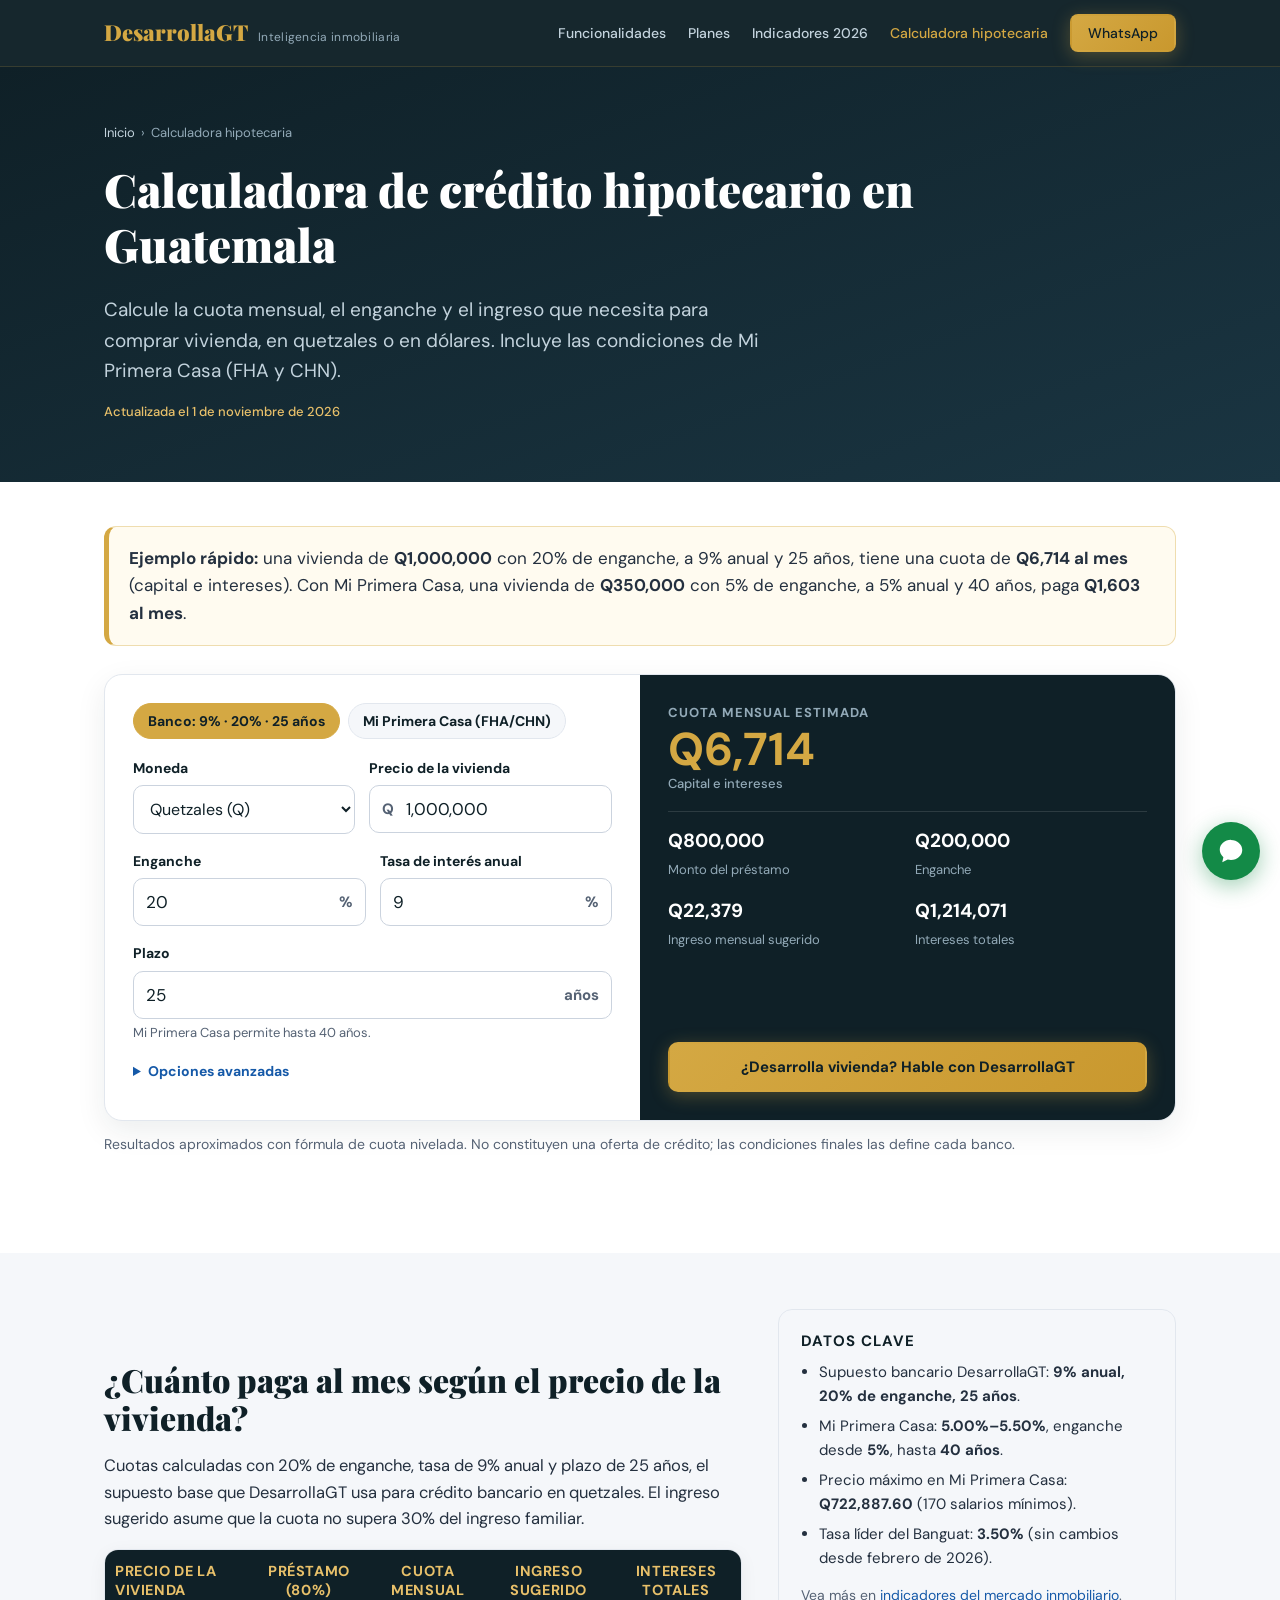
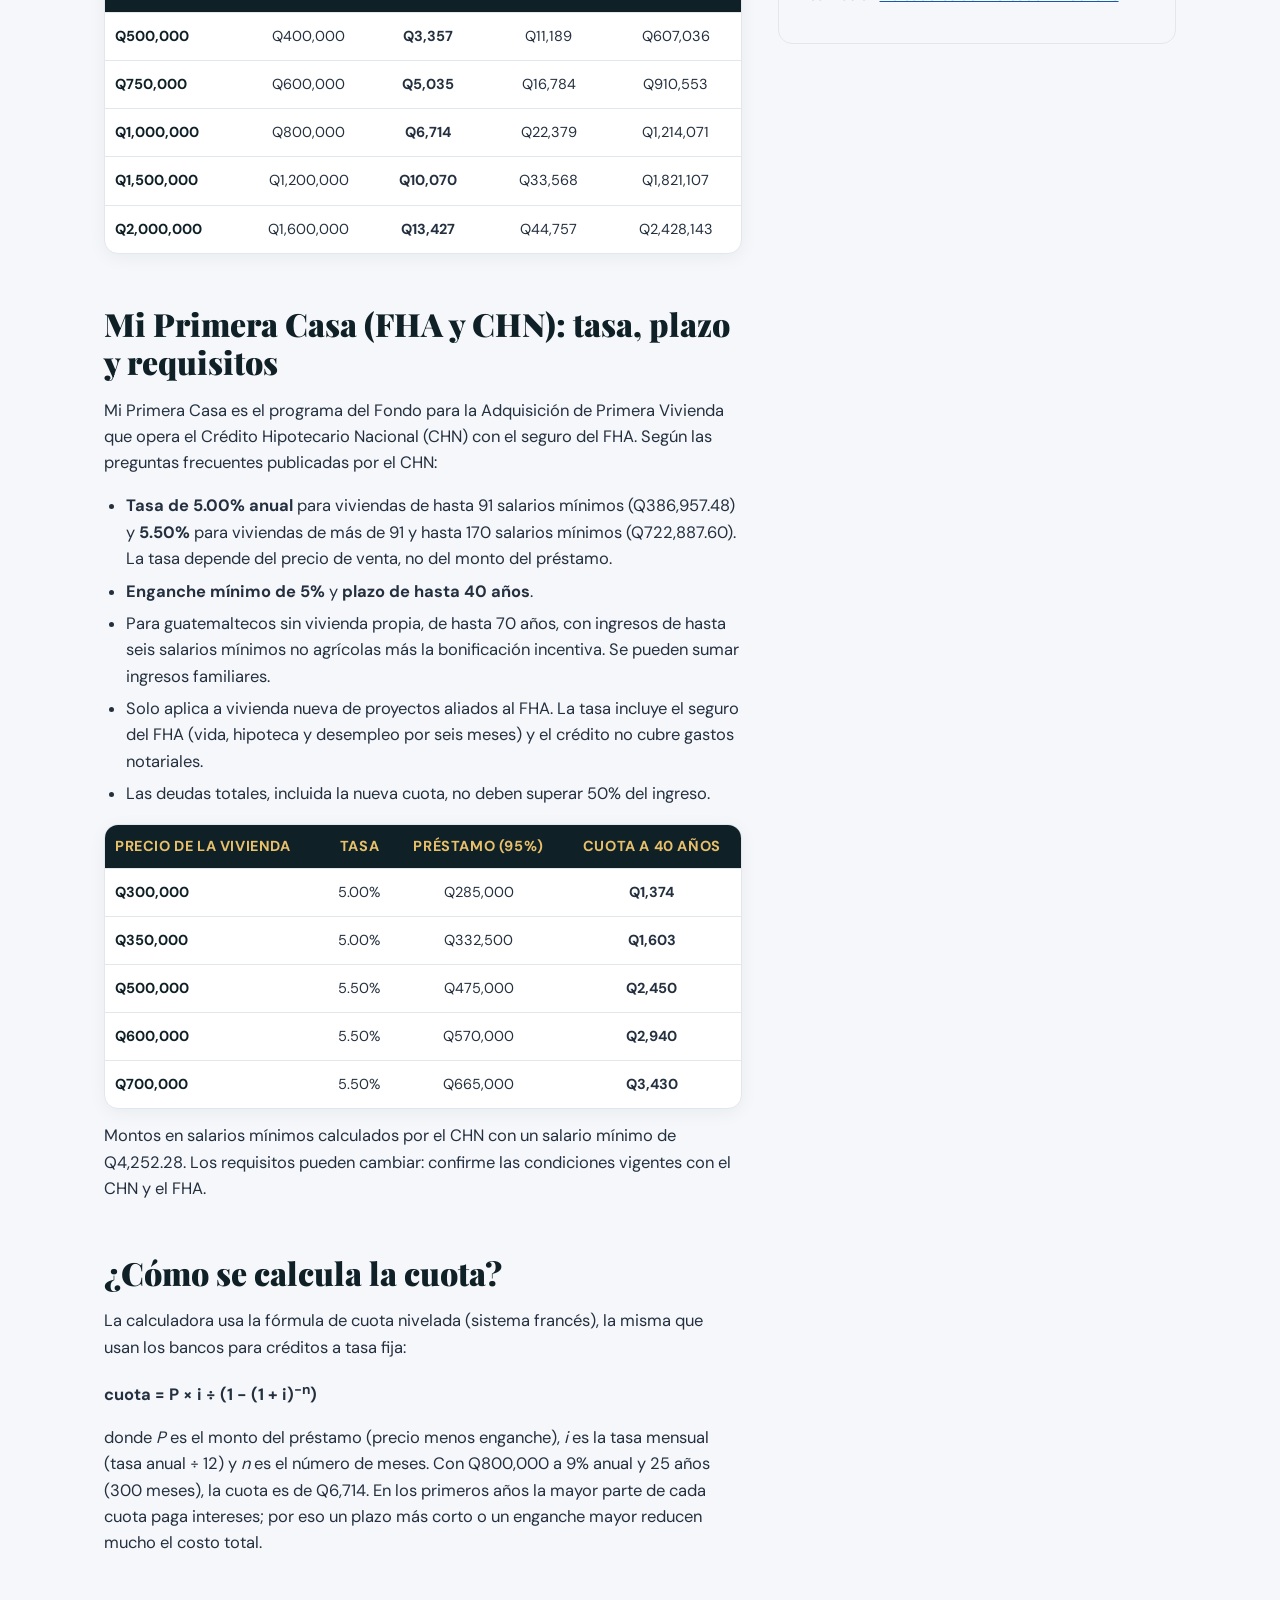
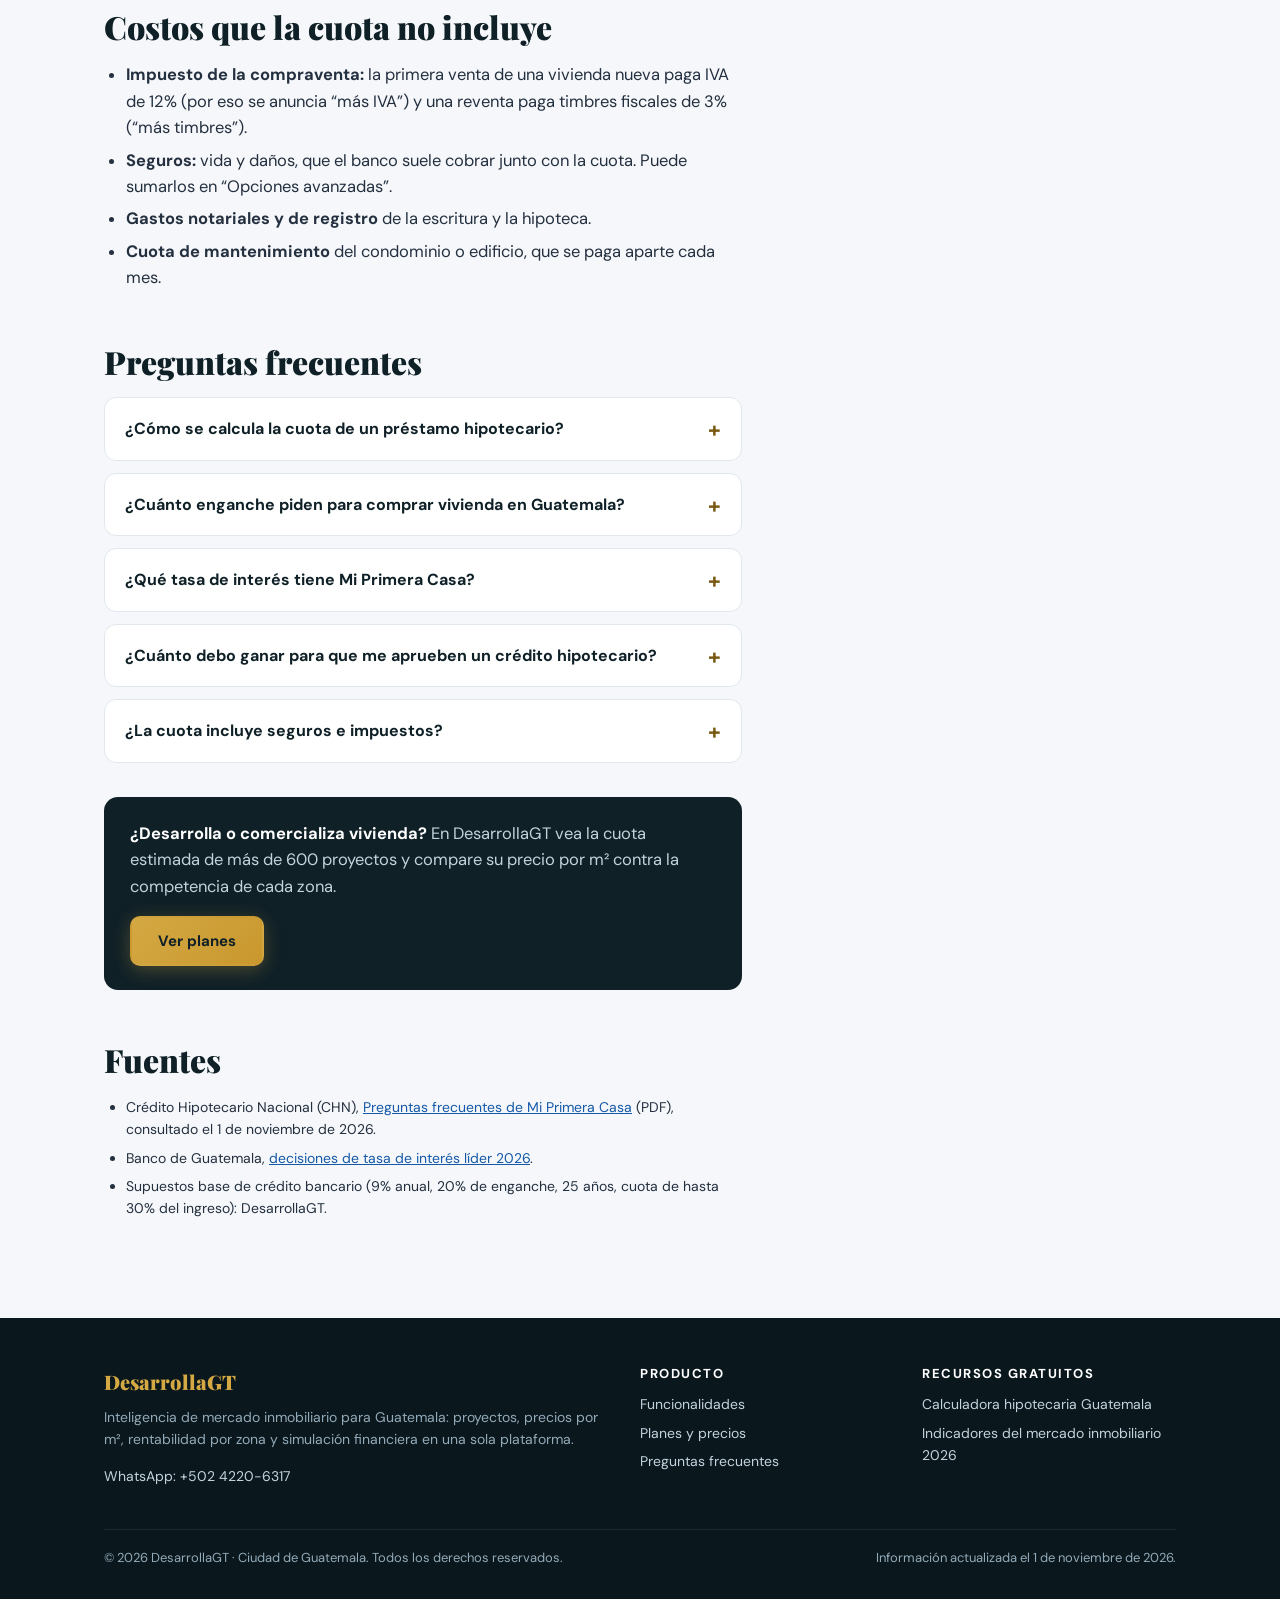
==== calculadora-hipotecaria/index.html @ 376a8823 "Rediseño de la landing, páginas de contenido y SEO para buscadores e IA - Landing reconstruida: prop" ====
<!DOCTYPE html>
<html lang="es-GT">
<head>
  <meta charset="UTF-8">
  <meta name="viewport" content="width=device-width, initial-scale=1">
  <title>Calculadora hipotecaria Guatemala 2026 | DesarrollaGT</title>
  <meta name="description" content="Calcule gratis la cuota mensual de su crédito hipotecario en quetzales o dólares, el enganche y el ingreso que necesita. Incluye Mi Primera Casa al 5%–5.5%.">
  <link rel="canonical" href="https://sm2002-ai.github.io/desarrollagt/calculadora-hipotecaria/">
  <meta name="robots" content="index, follow, max-image-preview:large, max-snippet:-1">
  <meta name="theme-color" content="#0F2027">

  <meta property="og:type" content="website">
  <meta property="og:locale" content="es_GT">
  <meta property="og:site_name" content="DesarrollaGT">
  <meta property="og:title" content="Calculadora hipotecaria Guatemala 2026">
  <meta property="og:description" content="Cuota mensual, enganche e ingreso necesario para su crédito de vivienda. Incluye Mi Primera Casa (FHA y CHN) al 5%–5.5% hasta 40 años.">
  <meta property="og:url" content="https://sm2002-ai.github.io/desarrollagt/calculadora-hipotecaria/">
  <meta property="og:image" content="https://sm2002-ai.github.io/desarrollagt/assets/og-desarrollagt.jpg">
  <meta property="og:image:width" content="1200">
  <meta property="og:image:height" content="630">
  <meta name="twitter:card" content="summary_large_image">
  <meta name="twitter:title" content="Calculadora hipotecaria Guatemala 2026">
  <meta name="twitter:description" content="Cuota mensual, enganche e ingreso necesario. Incluye Mi Primera Casa (FHA y CHN).">
  <meta name="twitter:image" content="https://sm2002-ai.github.io/desarrollagt/assets/og-desarrollagt.jpg">

  <link rel="icon" href="../assets/favicon.svg" type="image/svg+xml">
  <link rel="icon" href="../assets/favicon-32.png" sizes="32x32" type="image/png">
  <link rel="apple-touch-icon" href="../assets/apple-touch-icon.png">
  <link rel="preload" href="../assets/fuentes/dm-sans-latin-400-normal.woff2" as="font" type="font/woff2" crossorigin>
  <link rel="preload" href="../assets/fuentes/playfair-display-latin-900-normal.woff2" as="font" type="font/woff2" crossorigin>
  <link rel="stylesheet" href="../assets/sitio.css">

  <script type="application/ld+json">
  {
    "@context": "https://schema.org",
    "@graph": [
      {
        "@type": "WebPage",
        "@id": "https://sm2002-ai.github.io/desarrollagt/calculadora-hipotecaria/#pagina",
        "url": "https://sm2002-ai.github.io/desarrollagt/calculadora-hipotecaria/",
        "name": "Calculadora hipotecaria Guatemala 2026",
        "description": "Calcule la cuota mensual de su crédito hipotecario en quetzales o dólares, el enganche y el ingreso que necesita. Incluye Mi Primera Casa al 5%–5.5%.",
        "inLanguage": "es-GT",
        "datePublished": "2026-11-01",
        "dateModified": "2026-11-01",
        "isPartOf": { "@id": "https://sm2002-ai.github.io/desarrollagt/#sitio" },
        "publisher": { "@id": "https://sm2002-ai.github.io/desarrollagt/#organizacion" },
        "breadcrumb": { "@id": "https://sm2002-ai.github.io/desarrollagt/calculadora-hipotecaria/#migas" },
        "mainEntity": { "@id": "https://sm2002-ai.github.io/desarrollagt/calculadora-hipotecaria/#calculadora" }
      },
      {
        "@type": "BreadcrumbList",
        "@id": "https://sm2002-ai.github.io/desarrollagt/calculadora-hipotecaria/#migas",
        "itemListElement": [
          { "@type": "ListItem", "position": 1, "name": "Inicio", "item": "https://sm2002-ai.github.io/desarrollagt/" },
          { "@type": "ListItem", "position": 2, "name": "Calculadora hipotecaria", "item": "https://sm2002-ai.github.io/desarrollagt/calculadora-hipotecaria/" }
        ]
      },
      {
        "@type": "WebApplication",
        "@id": "https://sm2002-ai.github.io/desarrollagt/calculadora-hipotecaria/#calculadora",
        "name": "Calculadora hipotecaria Guatemala",
        "url": "https://sm2002-ai.github.io/desarrollagt/calculadora-hipotecaria/",
        "applicationCategory": "FinanceApplication",
        "operatingSystem": "Web",
        "inLanguage": "es",
        "isAccessibleForFree": true,
        "offers": { "@type": "Offer", "price": "0", "priceCurrency": "USD" },
        "featureList": [
          "Cuota mensual de capital e intereses",
          "Monto del préstamo y enganche",
          "Ingreso mensual sugerido",
          "Intereses totales del crédito",
          "Condiciones de Mi Primera Casa (FHA y CHN)",
          "Cálculo en quetzales o dólares"
        ],
        "provider": { "@id": "https://sm2002-ai.github.io/desarrollagt/#organizacion" }
      },
      {
        "@type": "FAQPage",
        "@id": "https://sm2002-ai.github.io/desarrollagt/calculadora-hipotecaria/#preguntas",
        "mainEntity": [
          {
            "@type": "Question",
            "name": "¿Cómo se calcula la cuota de un préstamo hipotecario?",
            "acceptedAnswer": { "@type": "Answer", "text": "Con la fórmula de cuota nivelada: cuota = P × i ÷ (1 − (1 + i)^−n), donde P es el monto del préstamo, i la tasa mensual (tasa anual ÷ 12) y n el número de meses. Por ejemplo, Q800,000 a 9% anual y 25 años (300 meses) da una cuota de Q6,714 al mes." }
          },
          {
            "@type": "Question",
            "name": "¿Cuánto enganche piden para comprar vivienda en Guatemala?",
            "acceptedAnswer": { "@type": "Answer", "text": "En créditos bancarios lo usual es que el banco financie hasta 80% del valor, por lo que el enganche típico es de 20% o más; confirme las condiciones con su banco. En Mi Primera Casa (FHA y CHN), el enganche mínimo es 5% del precio de venta." }
          },
          {
            "@type": "Question",
            "name": "¿Qué tasa de interés tiene Mi Primera Casa?",
            "acceptedAnswer": { "@type": "Answer", "text": "Según el CHN, 5.00% anual para viviendas de hasta 91 salarios mínimos (Q386,957.48) y 5.50% para viviendas de más de 91 y hasta 170 salarios mínimos (Q722,887.60), con plazo de hasta 40 años y enganche mínimo de 5%. La tasa incluye la porción de seguro del FHA." }
          },
          {
            "@type": "Question",
            "name": "¿Cuánto debo ganar para que me aprueben un crédito hipotecario?",
            "acceptedAnswer": { "@type": "Answer", "text": "Depende del banco y de sus otras deudas. Como referencia, la calculadora asume que la cuota no supere 30% del ingreso familiar, y usted puede cambiar ese porcentaje. En Mi Primera Casa, el total de deudas no debe superar 50% del ingreso, según el CHN." }
          },
          {
            "@type": "Question",
            "name": "¿La cuota incluye seguros e impuestos?",
            "acceptedAnswer": { "@type": "Answer", "text": "No. La cuota calculada es capital más intereses. Sume seguros de vida y daños, gastos notariales y de registro, y el impuesto de la compraventa: IVA de 12% en la primera venta de una vivienda nueva o timbres fiscales de 3% en una reventa. En Mi Primera Casa el seguro del FHA ya está incluido en la tasa, pero el crédito no cubre gastos notariales." }
          }
        ]
      }
    ]
  }
  </script>
</head>
<body>
<a class="skip" href="#contenido">Saltar al contenido</a>

<header class="site-header">
  <nav class="container nav" aria-label="Principal">
    <a class="brand" href="../" aria-label="DesarrollaGT, inicio">
      <span class="brand-name">DesarrollaGT</span>
      <span class="brand-tag">Inteligencia inmobiliaria</span>
    </a>
    <button class="nav-toggle" type="button" aria-expanded="false" aria-controls="menu">Menú</button>
    <ul class="nav-links" id="menu">
      <li><a href="../#funcionalidades">Funcionalidades</a></li>
      <li><a href="../#planes">Planes</a></li>
      <li><a href="../mercado-inmobiliario-guatemala/">Indicadores 2026</a></li>
      <li><a href="./" aria-current="page">Calculadora hipotecaria</a></li>
      <li><a class="btn btn-gold btn-sm" data-origen="nav-calculadora" href="https://wa.me/50242206317?text=Hola%2C%20vengo%20de%20la%20calculadora%20hipotecaria%20y%20quiero%20informaci%C3%B3n%20de%20DesarrollaGT." target="_blank" rel="noopener">WhatsApp</a></li>
    </ul>
  </nav>
</header>

<main id="contenido">

<div class="page-hero">
  <div class="container">
    <nav class="crumbs" aria-label="Ruta de navegación">
      <ol><li><a href="../">Inicio</a></li><li aria-current="page">Calculadora hipotecaria</li></ol>
    </nav>
    <h1>Calculadora de crédito hipotecario en Guatemala</h1>
    <p class="lead">Calcule la cuota mensual, el enganche y el ingreso que necesita para comprar vivienda, en quetzales o en dólares. Incluye las condiciones de Mi Primera Casa (FHA y CHN).</p>
    <p class="updated">Actualizada el 1 de noviembre de 2026</p>
  </div>
</div>

<section aria-labelledby="titulo-calc" style="padding-top:44px">
  <div class="container">
    <div class="answer">
      <p><strong>Ejemplo rápido:</strong> una vivienda de <strong>Q1,000,000</strong> con 20% de enganche, a 9% anual y 25 años, tiene una cuota de <strong>Q6,714 al mes</strong> (capital e intereses). Con Mi Primera Casa, una vivienda de <strong>Q350,000</strong> con 5% de enganche, a 5% anual y 40 años, paga <strong>Q1,603 al mes</strong>.</p>
    </div>

    <h2 class="sr-only" id="titulo-calc">Calcule su cuota</h2>
    <div class="calc">
      <form class="calc-form" id="calc" novalidate>
        <div class="presets" role="group" aria-label="Escenarios rápidos">
          <button type="button" class="preset" data-preset="banco" aria-pressed="true">Banco: 9% · 20% · 25 años</button>
          <button type="button" class="preset" data-preset="mpc" aria-pressed="false">Mi Primera Casa (FHA/CHN)</button>
        </div>
        <div class="row-2">
          <div class="field">
            <label for="moneda">Moneda</label>
            <select class="plain" id="moneda">
              <option value="GTQ" selected>Quetzales (Q)</option>
              <option value="USD">Dólares (US$)</option>
            </select>
          </div>
          <div class="field">
            <label for="precio">Precio de la vivienda</label>
            <div class="input-row"><span id="simbolo">Q</span><input id="precio" type="text" inputmode="decimal" value="1,000,000" autocomplete="off"></div>
          </div>
        </div>
        <div class="row-2">
          <div class="field">
            <label for="enganche">Enganche</label>
            <div class="input-row"><input id="enganche" type="number" inputmode="decimal" min="0" max="95" step="0.5" value="20"><span>%</span></div>
          </div>
          <div class="field">
            <label for="tasa">Tasa de interés anual</label>
            <div class="input-row"><input id="tasa" type="number" inputmode="decimal" min="0" max="30" step="0.05" value="9"><span>%</span></div>
          </div>
        </div>
        <div class="field">
          <label for="plazo">Plazo</label>
          <div class="input-row"><input id="plazo" type="number" inputmode="numeric" min="1" max="40" step="1" value="25"><span>años</span></div>
          <p class="hint">Mi Primera Casa permite hasta 40 años.</p>
        </div>
        <details class="adv">
          <summary>Opciones avanzadas</summary>
          <div class="row-2">
            <div class="field">
              <label for="seguro">Seguros (% anual del préstamo)</label>
              <div class="input-row"><input id="seguro" type="number" inputmode="decimal" min="0" max="5" step="0.05" value="0"><span>%</span></div>
              <p class="hint">Opcional. Se suma a la cuota.</p>
            </div>
            <div class="field">
              <label for="relacion">Parte del ingreso para la cuota</label>
              <div class="input-row"><input id="relacion" type="number" inputmode="decimal" min="10" max="60" step="1" value="30"><span>%</span></div>
              <p class="hint">Para estimar el ingreso necesario.</p>
            </div>
          </div>
        </details>
        <button type="submit" class="sr-only">Calcular cuota</button>
        <noscript><p class="note">Active JavaScript para usar la calculadora. Abajo encontrará tablas con cuotas ya calculadas.</p></noscript>
      </form>

      <div class="calc-out" aria-live="polite">
        <div class="out-main">
          <div class="out-label">Cuota mensual estimada</div>
          <div class="out-big" id="r-cuota">Q6,714</div>
          <div class="out-label" style="text-transform:none;letter-spacing:0;font-weight:500" id="r-detalle">Capital e intereses</div>
        </div>
        <div class="out-list">
          <div><b id="r-prestamo">Q800,000</b><span>Monto del préstamo</span></div>
          <div><b id="r-enganche">Q200,000</b><span>Enganche</span></div>
          <div><b id="r-ingreso">Q22,379</b><span>Ingreso mensual sugerido</span></div>
          <div><b id="r-intereses">Q1,214,071</b><span>Intereses totales</span></div>
        </div>
        <p class="out-msg" id="r-msg"></p>
        <a class="btn btn-gold" data-origen="calculadora-resultado" href="https://wa.me/50242206317?text=Hola%2C%20vengo%20de%20la%20calculadora%20hipotecaria%20y%20quiero%20informaci%C3%B3n%20de%20DesarrollaGT." target="_blank" rel="noopener">¿Desarrolla vivienda? Hable con DesarrollaGT</a>
      </div>
    </div>
    <p class="note" style="margin-top:12px">Resultados aproximados con fórmula de cuota nivelada. No constituyen una oferta de crédito; las condiciones finales las define cada banco.</p>
  </div>
</section>

<section class="section-soft" style="padding-top:56px" aria-label="Guía del crédito hipotecario">
  <div class="container two-col">
    <article class="prose">
      <h2>¿Cuánto paga al mes según el precio de la vivienda?</h2>
      <p>Cuotas calculadas con 20% de enganche, tasa de 9% anual y plazo de 25 años, el supuesto base que DesarrollaGT usa para crédito bancario en quetzales. El ingreso sugerido asume que la cuota no supera 30% del ingreso familiar.</p>
      <div class="table-wrap">
        <table>
          <thead><tr><th scope="col" class="left">Precio de la vivienda</th><th scope="col">Préstamo (80%)</th><th scope="col">Cuota mensual</th><th scope="col">Ingreso sugerido</th><th scope="col">Intereses totales</th></tr></thead>
          <tbody>
            <tr><th scope="row" class="num">Q500,000</th><td class="num">Q400,000</td><td class="num"><b>Q3,357</b></td><td class="num">Q11,189</td><td class="num">Q607,036</td></tr>
            <tr><th scope="row" class="num">Q750,000</th><td class="num">Q600,000</td><td class="num"><b>Q5,035</b></td><td class="num">Q16,784</td><td class="num">Q910,553</td></tr>
            <tr><th scope="row" class="num">Q1,000,000</th><td class="num">Q800,000</td><td class="num"><b>Q6,714</b></td><td class="num">Q22,379</td><td class="num">Q1,214,071</td></tr>
            <tr><th scope="row" class="num">Q1,500,000</th><td class="num">Q1,200,000</td><td class="num"><b>Q10,070</b></td><td class="num">Q33,568</td><td class="num">Q1,821,107</td></tr>
            <tr><th scope="row" class="num">Q2,000,000</th><td class="num">Q1,600,000</td><td class="num"><b>Q13,427</b></td><td class="num">Q44,757</td><td class="num">Q2,428,143</td></tr>
          </tbody>
        </table>
      </div>

      <h2>Mi Primera Casa (FHA y CHN): tasa, plazo y requisitos</h2>
      <p>Mi Primera Casa es el programa del Fondo para la Adquisición de Primera Vivienda que opera el Crédito Hipotecario Nacional (CHN) con el seguro del FHA. Según las preguntas frecuentes publicadas por el CHN:</p>
      <ul>
        <li><strong>Tasa de 5.00% anual</strong> para viviendas de hasta 91 salarios mínimos (Q386,957.48) y <strong>5.50%</strong> para viviendas de más de 91 y hasta 170 salarios mínimos (Q722,887.60). La tasa depende del precio de venta, no del monto del préstamo.</li>
        <li><strong>Enganche mínimo de 5%</strong> y <strong>plazo de hasta 40 años</strong>.</li>
        <li>Para guatemaltecos sin vivienda propia, de hasta 70 años, con ingresos de hasta seis salarios mínimos no agrícolas más la bonificación incentiva. Se pueden sumar ingresos familiares.</li>
        <li>Solo aplica a vivienda nueva de proyectos aliados al FHA. La tasa incluye el seguro del FHA (vida, hipoteca y desempleo por seis meses) y el crédito no cubre gastos notariales.</li>
        <li>Las deudas totales, incluida la nueva cuota, no deben superar 50% del ingreso.</li>
      </ul>
      <div class="table-wrap">
        <table>
          <thead><tr><th scope="col" class="left">Precio de la vivienda</th><th scope="col">Tasa</th><th scope="col">Préstamo (95%)</th><th scope="col">Cuota a 40 años</th></tr></thead>
          <tbody>
            <tr><th scope="row" class="num">Q300,000</th><td>5.00%</td><td class="num">Q285,000</td><td class="num"><b>Q1,374</b></td></tr>
            <tr><th scope="row" class="num">Q350,000</th><td>5.00%</td><td class="num">Q332,500</td><td class="num"><b>Q1,603</b></td></tr>
            <tr><th scope="row" class="num">Q500,000</th><td>5.50%</td><td class="num">Q475,000</td><td class="num"><b>Q2,450</b></td></tr>
            <tr><th scope="row" class="num">Q600,000</th><td>5.50%</td><td class="num">Q570,000</td><td class="num"><b>Q2,940</b></td></tr>
            <tr><th scope="row" class="num">Q700,000</th><td>5.50%</td><td class="num">Q665,000</td><td class="num"><b>Q3,430</b></td></tr>
          </tbody>
        </table>
      </div>
      <p class="note">Montos en salarios mínimos calculados por el CHN con un salario mínimo de Q4,252.28. Los requisitos pueden cambiar: confirme las condiciones vigentes con el CHN y el FHA.</p>

      <h2>¿Cómo se calcula la cuota?</h2>
      <p>La calculadora usa la fórmula de cuota nivelada (sistema francés), la misma que usan los bancos para créditos a tasa fija:</p>
      <p><strong>cuota = P × i ÷ (1 − (1 + i)<sup>−n</sup>)</strong></p>
      <p>donde <em>P</em> es el monto del préstamo (precio menos enganche), <em>i</em> es la tasa mensual (tasa anual ÷ 12) y <em>n</em> es el número de meses. Con Q800,000 a 9% anual y 25 años (300 meses), la cuota es de Q6,714. En los primeros años la mayor parte de cada cuota paga intereses; por eso un plazo más corto o un enganche mayor reducen mucho el costo total.</p>

      <h2>Costos que la cuota no incluye</h2>
      <ul>
        <li><strong>Impuesto de la compraventa:</strong> la primera venta de una vivienda nueva paga IVA de 12% (por eso se anuncia “más IVA”) y una reventa paga timbres fiscales de 3% (“más timbres”).</li>
        <li><strong>Seguros:</strong> vida y daños, que el banco suele cobrar junto con la cuota. Puede sumarlos en “Opciones avanzadas”.</li>
        <li><strong>Gastos notariales y de registro</strong> de la escritura y la hipoteca.</li>
        <li><strong>Cuota de mantenimiento</strong> del condominio o edificio, que se paga aparte cada mes.</li>
      </ul>

      <h2>Preguntas frecuentes</h2>
      <div class="faq">
        <details>
          <summary>¿Cómo se calcula la cuota de un préstamo hipotecario?</summary>
          <div><p>Con la fórmula de cuota nivelada: cuota = P × i ÷ (1 − (1 + i)^−n), donde P es el monto del préstamo, i la tasa mensual (tasa anual ÷ 12) y n el número de meses. Por ejemplo, Q800,000 a 9% anual y 25 años (300 meses) da una cuota de Q6,714 al mes.</p></div>
        </details>
        <details>
          <summary>¿Cuánto enganche piden para comprar vivienda en Guatemala?</summary>
          <div><p>En créditos bancarios lo usual es que el banco financie hasta 80% del valor, por lo que el enganche típico es de 20% o más; confirme las condiciones con su banco. En Mi Primera Casa (FHA y CHN), el enganche mínimo es 5% del precio de venta.</p></div>
        </details>
        <details>
          <summary>¿Qué tasa de interés tiene Mi Primera Casa?</summary>
          <div><p>Según el CHN, 5.00% anual para viviendas de hasta 91 salarios mínimos (Q386,957.48) y 5.50% para viviendas de más de 91 y hasta 170 salarios mínimos (Q722,887.60), con plazo de hasta 40 años y enganche mínimo de 5%. La tasa incluye la porción de seguro del FHA.</p></div>
        </details>
        <details>
          <summary>¿Cuánto debo ganar para que me aprueben un crédito hipotecario?</summary>
          <div><p>Depende del banco y de sus otras deudas. Como referencia, la calculadora asume que la cuota no supere 30% del ingreso familiar, y usted puede cambiar ese porcentaje. En Mi Primera Casa, el total de deudas no debe superar 50% del ingreso, según el CHN.</p></div>
        </details>
        <details>
          <summary>¿La cuota incluye seguros e impuestos?</summary>
          <div><p>No. La cuota calculada es capital más intereses. Sume seguros de vida y daños, gastos notariales y de registro, y el impuesto de la compraventa: IVA de 12% en la primera venta de una vivienda nueva o timbres fiscales de 3% en una reventa. En Mi Primera Casa el seguro del FHA ya está incluido en la tasa, pero el crédito no cubre gastos notariales.</p></div>
        </details>
      </div>

      <div class="inline-cta">
        <p><strong>¿Desarrolla o comercializa vivienda?</strong> En DesarrollaGT vea la cuota estimada de más de 600 proyectos y compare su precio por m² contra la competencia de cada zona.</p>
        <a class="btn btn-gold" href="../#planes">Ver planes</a>
      </div>

      <h2>Fuentes</h2>
      <ul class="sources">
        <li>Crédito Hipotecario Nacional (CHN), <a href="https://www.chn.com.gt/wp-content/uploads/2026/08/Preguntas-Frecuentes-MPC-NUEVO.pdf" rel="noopener">Preguntas frecuentes de Mi Primera Casa</a> (PDF), consultado el 1 de noviembre de 2026.</li>
        <li>Banco de Guatemala, <a href="https://banguat.gob.gt/index.php/page/comunicados-de-prensa-2026" rel="noopener">decisiones de tasa de interés líder 2026</a>.</li>
        <li>Supuestos base de crédito bancario (9% anual, 20% de enganche, 25 años, cuota de hasta 30% del ingreso): DesarrollaGT.</li>
      </ul>
    </article>

    <aside class="aside-box" aria-labelledby="titulo-aside">
      <h2 id="titulo-aside">Datos clave</h2>
      <ul>
        <li>Supuesto bancario DesarrollaGT: <strong>9% anual, 20% de enganche, 25 años</strong>.</li>
        <li>Mi Primera Casa: <strong>5.00%–5.50%</strong>, enganche desde <strong>5%</strong>, hasta <strong>40 años</strong>.</li>
        <li>Precio máximo en Mi Primera Casa: <strong>Q722,887.60</strong> (170 salarios mínimos).</li>
        <li>Tasa líder del Banguat: <strong>3.50%</strong> (sin cambios desde febrero de 2026).</li>
      </ul>
      <p class="note">Vea más en <a href="../mercado-inmobiliario-guatemala/">indicadores del mercado inmobiliario</a>.</p>
    </aside>
  </div>
</section>

</main>

<footer class="site-footer">
  <div class="container">
    <div class="foot-grid">
      <div>
        <p class="foot-brand">DesarrollaGT</p>
        <p>Inteligencia de mercado inmobiliario para Guatemala: proyectos, precios por m², rentabilidad por zona y simulación financiera en una sola plataforma.</p>
        <p><a data-origen="footer-calculadora" href="https://wa.me/50242206317?text=Hola%2C%20vengo%20de%20la%20calculadora%20hipotecaria%20y%20quiero%20informaci%C3%B3n%20de%20DesarrollaGT." target="_blank" rel="noopener">WhatsApp: +502 4220-6317</a></p>
      </div>
      <div>
        <h2>Producto</h2>
        <ul>
          <li><a href="../#funcionalidades">Funcionalidades</a></li>
          <li><a href="../#planes">Planes y precios</a></li>
          <li><a href="../#preguntas">Preguntas frecuentes</a></li>
        </ul>
      </div>
      <div>
        <h2>Recursos gratuitos</h2>
        <ul>
          <li><a href="./">Calculadora hipotecaria Guatemala</a></li>
          <li><a href="../mercado-inmobiliario-guatemala/">Indicadores del mercado inmobiliario 2026</a></li>
        </ul>
      </div>
    </div>
    <div class="foot-bottom">
      <span>© 2026 DesarrollaGT · Ciudad de Guatemala. Todos los derechos reservados.</span>
      <span>Información actualizada el 1 de noviembre de 2026.</span>
    </div>
  </div>
</footer>

<a class="wa-float" data-origen="flotante-calculadora" href="https://wa.me/50242206317?text=Hola%2C%20vengo%20de%20la%20calculadora%20hipotecaria%20y%20quiero%20informaci%C3%B3n%20de%20DesarrollaGT." target="_blank" rel="noopener" aria-label="Escribir a DesarrollaGT por WhatsApp">
  <svg viewBox="0 0 24 24" aria-hidden="true"><path d="M12 3C7 3 3 6.6 3 11c0 2.3 1.1 4.4 2.9 5.9L5 21l4.4-2.2c.8.2 1.7.3 2.6.3 5 0 9-3.6 9-8s-4-8-9-8z"/></svg>
</a>

<script src="../assets/sitio.js" defer></script>
<script>
(function () {
  // Límites de Mi Primera Casa según el CHN (salario mínimo de Q4,252.28)
  var MPC_TOPE_5 = 386957.48;   // 91 salarios mínimos → 5.00%
  var MPC_TOPE_55 = 722887.60;  // 170 salarios mínimos → 5.50%
  var $ = function (id) { return document.getElementById(id); };
  var campos = ['moneda', 'precio', 'enganche', 'tasa', 'plazo', 'seguro', 'relacion'];
  var presetActivo = 'banco';

  function numero(v) {
    var n = parseFloat(String(v).replace(/[^0-9.]/g, ''));
    return isFinite(n) ? n : 0;
  }
  function dinero(v) {
    var s = $('moneda').value === 'USD' ? 'US$' : 'Q';
    return s + Math.round(v).toLocaleString('en-US');
  }
  function tasaMPC(precio) {
    if (precio <= MPC_TOPE_5) return 5.0;
    if (precio <= MPC_TOPE_55) return 5.5;
    return null;
  }
  function marcar(nombre) {
    presetActivo = nombre;
    document.querySelectorAll('.preset').forEach(function (b) {
      b.setAttribute('aria-pressed', b.getAttribute('data-preset') === nombre ? 'true' : 'false');
    });
  }
  function calcular() {
    var precio = numero($('precio').value);
    var eng = Math.min(Math.max(numero($('enganche').value), 0), 95);
    var tasa = Math.max(numero($('tasa').value), 0);
    var anos = Math.min(Math.max(Math.round(numero($('plazo').value)), 1), 40);
    var seguro = Math.max(numero($('seguro').value), 0);
    var rel = Math.min(Math.max(numero($('relacion').value), 1), 100);
    var msg = '';

    if (presetActivo === 'mpc') {
      var t = tasaMPC(precio);
      if (t === null) {
        msg = 'El precio supera el máximo de Mi Primera Casa (Q722,887.60). Se muestra el cálculo con 5.50% solo como referencia.';
        t = 5.5;
      } else {
        msg = 'Mi Primera Casa: tasa de ' + t.toFixed(2) + '% por un precio ' + (t === 5 ? 'de hasta Q386,957.48.' : 'de más de Q386,957.48 y hasta Q722,887.60.');
      }
      $('tasa').value = t;
      tasa = t;
    }

    var prestamo = precio * (1 - eng / 100);
    var n = anos * 12;
    var i = tasa / 100 / 12;
    var cuotaBase = i === 0 ? prestamo / n : prestamo * i / (1 - Math.pow(1 + i, -n));
    var cuotaSeguro = prestamo * (seguro / 100) / 12;
    var cuota = cuotaBase + cuotaSeguro;

    $('r-cuota').textContent = dinero(cuota);
    $('r-detalle').textContent = cuotaSeguro > 0 ? 'Capital e intereses ' + dinero(cuotaBase) + ' + seguros ' + dinero(cuotaSeguro) : 'Capital e intereses';
    $('r-prestamo').textContent = dinero(prestamo);
    $('r-enganche').textContent = dinero(precio - prestamo);
    $('r-ingreso').textContent = dinero(cuota / (rel / 100));
    $('r-intereses').textContent = dinero(cuotaBase * n - prestamo);
    $('r-msg').textContent = msg;
  }

  document.querySelectorAll('.preset').forEach(function (b) {
    b.addEventListener('click', function () {
      var p = b.getAttribute('data-preset');
      if (p === 'banco') {
        $('enganche').value = 20; $('tasa').value = 9; $('plazo').value = 25;
      } else {
        $('moneda').value = 'GTQ'; $('simbolo').textContent = 'Q';
        $('enganche').value = 5; $('plazo').value = 40;
        if (numero($('precio').value) > MPC_TOPE_55 || numero($('precio').value) === 0) {
          $('precio').value = '350,000';
        }
      }
      marcar(p);
      calcular();
    });
  });

  campos.forEach(function (id) {
    var el = $(id);
    el.addEventListener('input', function () {
      if (id === 'moneda') {
        $('simbolo').textContent = el.value === 'USD' ? 'US$' : 'Q';
        if (presetActivo === 'mpc') { marcar(''); }
      }
      if (presetActivo === 'banco' && (id === 'enganche' || id === 'tasa' || id === 'plazo')) { marcar(''); }
      if (presetActivo === 'mpc' && id === 'tasa') { marcar(''); }
      calcular();
    });
  });

  $('precio').addEventListener('blur', function () {
    var v = numero(this.value);
    this.value = v ? v.toLocaleString('en-US') : '';
  });

  $('calc').addEventListener('submit', function (e) { e.preventDefault(); calcular(); });
  calcular();
})();
</script>
</body>
</html>
---- assets/sitio.css ----
/* =========================================================
   DesarrollaGT — hoja de estilos compartida
   Paleta de marca: azul petróleo #0F2027 + dorado #D4A843
   Fuentes autoalojadas (SIL OFL): Playfair Display + DM Sans
   ========================================================= */

@font-face{font-family:"DM Sans";font-style:normal;font-weight:400;font-display:swap;src:url("fuentes/dm-sans-latin-400-normal.woff2") format("woff2");}
@font-face{font-family:"DM Sans";font-style:normal;font-weight:500;font-display:swap;src:url("fuentes/dm-sans-latin-500-normal.woff2") format("woff2");}
@font-face{font-family:"DM Sans";font-style:normal;font-weight:700;font-display:swap;src:url("fuentes/dm-sans-latin-700-normal.woff2") format("woff2");}
@font-face{font-family:"Playfair Display";font-style:normal;font-weight:700;font-display:swap;src:url("fuentes/playfair-display-latin-700-normal.woff2") format("woff2");}
@font-face{font-family:"Playfair Display";font-style:normal;font-weight:900;font-display:swap;src:url("fuentes/playfair-display-latin-900-normal.woff2") format("woff2");}

:root{
  --dark:#0F2027; --dark2:#16303D; --dark3:#1F3D4D;
  --gold:#D4A843; --gold2:#E8C06A; --gold-ink:#7A5A12;
  --bg:#FFFFFF; --soft:#F5F7FA; --line:#E2E7EE;
  --text:#24303F; --muted:#556274; --on-dark:#C3D3DD; --on-dark-2:#93AAB8;
  --green:#0A7339; --green-bg:#E6F4EC; --blue:#1559A8; --blue-bg:#E7F0FB; --orange:#A84B00; --orange-bg:#FFF1E3;
  --radius:14px; --shadow:0 10px 30px rgba(15,32,39,.08);
  --max:1120px;
  --serif:"Playfair Display", Georgia, "Times New Roman", serif;
  --sans:"DM Sans", system-ui, -apple-system, "Segoe UI", Roboto, Arial, sans-serif;
}

*,*::before,*::after{box-sizing:border-box}
html{scroll-behavior:smooth;-webkit-text-size-adjust:100%}
body{margin:0;font-family:var(--sans);font-size:16px;line-height:1.6;color:var(--text);background:var(--bg);overflow-x:hidden}
img,svg{max-width:100%;display:block}
a{color:var(--blue)}
a:hover{color:var(--dark)}
:focus-visible{outline:3px solid var(--gold);outline-offset:2px;border-radius:4px}
h1,h2,h3{line-height:1.2;color:var(--dark);margin:0 0 .5em}
h1,h2{font-family:var(--serif);font-weight:900}
h3{font-size:1.1rem;font-weight:700}
p{margin:0 0 1em}
.container{max-width:var(--max);margin:0 auto;padding:0 24px}
.sr-only{position:absolute;width:1px;height:1px;padding:0;margin:-1px;overflow:hidden;clip:rect(0,0,0,0);white-space:nowrap;border:0}
.skip{position:absolute;left:-9999px;top:0;background:var(--gold);color:var(--dark);padding:10px 16px;z-index:200;font-weight:700}
.skip:focus{left:12px;top:12px}

/* ---------- Encabezado ---------- */
.site-header{position:sticky;top:0;z-index:100;background:rgba(15,32,39,.97);backdrop-filter:blur(12px);border-bottom:1px solid rgba(212,168,67,.18)}
.nav{display:flex;align-items:center;justify-content:space-between;height:66px;gap:16px}
.brand{display:flex;align-items:baseline;gap:10px;text-decoration:none}
.brand-name{font-family:var(--serif);font-weight:900;font-size:22px;color:var(--gold)}
.brand-tag{font-size:12px;color:var(--on-dark-2);letter-spacing:.3px}
.nav-links{display:flex;align-items:center;gap:22px;list-style:none;margin:0;padding:0}
.nav-links a{color:var(--on-dark);text-decoration:none;font-size:14px;font-weight:500}
.nav-links a:hover,.nav-links a[aria-current="page"]{color:var(--gold)}
.nav-links a.btn-gold,.nav-links a.btn-gold:hover{color:var(--dark)}
.nav-toggle{display:none;background:none;border:1px solid rgba(212,168,67,.4);color:var(--gold);border-radius:8px;padding:6px 10px;font-size:15px;cursor:pointer;font-family:var(--sans)}

/* ---------- Botones ---------- */
.btn{display:inline-flex;align-items:center;justify-content:center;gap:8px;padding:14px 26px;border-radius:10px;font-weight:700;font-size:15px;text-decoration:none;border:2px solid transparent;cursor:pointer;transition:transform .15s,box-shadow .15s,background .15s;font-family:var(--sans);line-height:1.2}
.btn:hover{transform:translateY(-2px)}
.btn-gold{background:linear-gradient(135deg,var(--gold),#C9982E);color:var(--dark);box-shadow:0 4px 18px rgba(212,168,67,.3)}
.btn-gold:hover{color:var(--dark);box-shadow:0 8px 26px rgba(212,168,67,.45)}
.btn-ghost{background:rgba(255,255,255,.06);border-color:rgba(255,255,255,.22);color:#fff}
.btn-ghost:hover{border-color:var(--gold);color:var(--gold)}
.btn-dark{background:var(--dark);color:#fff}
.btn-dark:hover{color:#fff;background:var(--dark3)}
.btn-outline{background:#fff;border-color:var(--dark);color:var(--dark)}
.btn-outline:hover{background:var(--dark);color:#fff}
.btn-sm{padding:9px 16px;font-size:14px;border-radius:8px}
.btn svg{width:18px;height:18px;flex:none}

/* ---------- Hero ---------- */
.hero{position:relative;background:linear-gradient(160deg,#0F2027 0%,#152B36 45%,#1A3542 70%,#0F2027 100%);color:#fff;padding:84px 0 72px;overflow:hidden}
.hero::before{content:"";position:absolute;inset:0;background:radial-gradient(ellipse at 25% 40%,rgba(212,168,67,.10),transparent 60%),radial-gradient(ellipse at 85% 15%,rgba(21,89,168,.12),transparent 55%);pointer-events:none}
.hero-grid{position:absolute;inset:0;opacity:.22;pointer-events:none}
.hero .container{position:relative}
.hero-inner{max-width:780px}
.badge{display:inline-block;background:rgba(212,168,67,.12);border:1px solid rgba(212,168,67,.32);color:var(--gold2);padding:6px 14px;border-radius:999px;font-size:12px;font-weight:700;letter-spacing:1.2px;text-transform:uppercase;margin-bottom:22px}
.hero h1{color:#fff;font-size:clamp(34px,5.4vw,58px);margin-bottom:20px}
.hero h1 em{font-style:normal;color:var(--gold2)}
.lead{font-size:clamp(16px,1.6vw,19px);color:var(--on-dark);max-width:680px;margin-bottom:30px}
.hero-ctas{display:flex;flex-wrap:wrap;gap:14px;margin-bottom:10px}
.hero-note{font-size:13px;color:var(--on-dark-2);margin-top:12px}
.stats{display:grid;grid-template-columns:repeat(4,minmax(0,1fr));gap:18px;margin-top:48px;padding-top:28px;border-top:1px solid rgba(255,255,255,.1);max-width:900px}
.stat b{display:block;font-family:var(--serif);font-weight:900;font-size:clamp(26px,3vw,34px);color:var(--gold)}
.stat span{font-size:13px;color:var(--on-dark-2);line-height:1.35;display:block}

/* ---------- Secciones ---------- */
section{padding:84px 0}
.section-soft{background:var(--soft)}
.section-dark{background:var(--dark);color:var(--on-dark)}
.section-dark h2,.section-dark h3{color:#fff}
.eyebrow{font-size:12px;font-weight:700;letter-spacing:2px;text-transform:uppercase;color:var(--gold-ink);margin-bottom:10px}
.section-dark .eyebrow{color:var(--gold)}
.section-title{font-size:clamp(28px,3.6vw,40px)}
.section-sub{font-size:17px;color:var(--muted);max-width:680px;margin-bottom:40px}
.section-dark .section-sub{color:var(--on-dark)}

/* ---------- Pulso del mercado ---------- */
.pulse{background:#fff;border-bottom:1px solid var(--line);padding:34px 0}
.pulse-head{display:flex;align-items:baseline;justify-content:space-between;gap:16px;flex-wrap:wrap;margin-bottom:18px}
.pulse-head h2{font-size:22px;margin:0}
.pulse-head a{font-weight:700;font-size:14px}
.kpis{display:grid;grid-template-columns:repeat(4,minmax(0,1fr));gap:16px}
.kpi{background:var(--soft);border:1px solid var(--line);border-radius:12px;padding:16px 18px}
.kpi .k-label{font-size:13px;color:var(--muted);font-weight:500}
.kpi .k-val{font-family:var(--sans);font-weight:700;font-size:28px;color:var(--dark);line-height:1.15;margin:4px 0;letter-spacing:-.3px}
.kpi .k-src{font-size:12px;color:var(--muted)}

/* ---------- Tarjetas ---------- */
.grid-3{display:grid;grid-template-columns:repeat(3,minmax(0,1fr));gap:22px}
.grid-2{display:grid;grid-template-columns:repeat(2,minmax(0,1fr));gap:22px}
.card{background:#fff;border:1px solid var(--line);border-radius:var(--radius);padding:26px;transition:transform .2s,box-shadow .2s,border-color .2s}
.card:hover{transform:translateY(-3px);box-shadow:var(--shadow);border-color:rgba(212,168,67,.6)}
.card p{color:var(--muted);font-size:15px;margin:0}
.card ul{color:var(--muted);font-size:15px;margin:10px 0 0;padding-left:18px}
.card li{margin:4px 0}
.icon{width:44px;height:44px;border-radius:12px;display:flex;align-items:center;justify-content:center;margin-bottom:16px;background:rgba(212,168,67,.14);color:var(--gold-ink)}
.icon svg{width:22px;height:22px}
.tags{display:flex;flex-wrap:wrap;gap:6px;margin:0 0 12px}
.tag{font-size:12px;font-weight:700;padding:3px 10px;border-radius:999px;background:var(--green-bg);color:var(--green)}
.tag.pro{background:var(--blue-bg);color:var(--blue)}
.tag.ent{background:#F7EBCB;color:var(--gold-ink)}
.tag.lim{background:var(--orange-bg);color:var(--orange)}

/* ---------- Pasos ---------- */
.steps{counter-reset:paso;display:grid;grid-template-columns:repeat(3,minmax(0,1fr));gap:22px;list-style:none;padding:0;margin:0}
.steps li{position:relative;background:rgba(255,255,255,.04);border:1px solid rgba(255,255,255,.1);border-radius:var(--radius);padding:26px 24px 24px}
.steps li::before{counter-increment:paso;content:counter(paso);display:flex;align-items:center;justify-content:center;width:38px;height:38px;border-radius:50%;background:var(--gold);color:var(--dark);font-weight:700;margin-bottom:14px}
.steps h3{color:#fff}
.steps p{color:var(--on-dark);margin:0;font-size:15px}

/* ---------- Tablas ---------- */
.table-wrap{overflow-x:auto;-webkit-overflow-scrolling:touch;border-radius:var(--radius);border:1px solid var(--line);background:#fff;box-shadow:0 4px 18px rgba(15,32,39,.05)}
table{width:100%;border-collapse:collapse;font-size:14px}
caption{caption-side:bottom;text-align:left;font-size:13px;color:var(--muted);padding:12px 16px}
th,td{padding:13px 16px;border-bottom:1px solid var(--line);text-align:center;vertical-align:middle}
thead th{background:var(--dark);color:var(--gold2);font-size:12px;text-transform:uppercase;letter-spacing:.6px;font-weight:700;white-space:nowrap}
th[scope="row"],td.left,th.left{text-align:left}
tbody th[scope="row"]{font-weight:700;color:var(--dark)}
tbody tr:last-child th,tbody tr:last-child td{border-bottom:0}
tbody tr:hover td,tbody tr:hover th{background:#FFFBF0}
.col-dgt{background:rgba(212,168,67,.08)}
thead th.col-dgt{background:var(--gold);color:var(--dark)}
.si{color:var(--green);font-weight:700}
.no{color:#657080}
.num{font-variant-numeric:tabular-nums;white-space:nowrap}

/* ---------- Planes ---------- */
.plans{display:grid;grid-template-columns:repeat(3,minmax(0,1fr));gap:22px;align-items:stretch}
.plan{position:relative;background:#fff;border:2px solid var(--line);border-radius:16px;padding:30px 26px;display:flex;flex-direction:column}
.plan.featured{border-color:var(--gold);box-shadow:0 10px 32px rgba(212,168,67,.18)}
.plan .ribbon{position:absolute;top:-13px;left:50%;transform:translateX(-50%);background:linear-gradient(135deg,var(--gold),#C9982E);color:var(--dark);font-size:11px;font-weight:700;letter-spacing:1px;padding:4px 14px;border-radius:999px;white-space:nowrap}
.plan h3{font-size:14px;text-transform:uppercase;letter-spacing:1.2px;color:var(--muted);margin-bottom:12px}
.price{font-family:var(--serif);font-weight:900;font-size:46px;color:var(--dark);line-height:1}
.price small{font-family:var(--sans);font-size:16px;font-weight:500;color:var(--muted)}
.price-alt{font-size:13px;color:var(--muted);margin:6px 0 14px}
.plan .for{font-size:15px;color:var(--text);margin-bottom:14px;font-weight:500}
.checks{list-style:none;padding:0;margin:0 0 24px;flex:1}
.checks li{position:relative;padding:7px 0 7px 26px;font-size:14.5px;border-bottom:1px solid #F0F2F5}
.checks li::before{content:"";position:absolute;left:2px;top:12px;width:12px;height:7px;border-left:2.5px solid var(--green);border-bottom:2.5px solid var(--green);transform:rotate(-45deg)}
.plan .btn{width:100%}
.plans-note{font-size:14px;color:var(--muted);margin-top:18px;text-align:center}
details.matrix{margin-top:34px}
details.matrix>summary{cursor:pointer;font-weight:700;color:var(--dark);font-size:16px;padding:12px 0;list-style:none}
details.matrix>summary::-webkit-details-marker{display:none}
details.matrix>summary::before{content:"+";display:inline-block;width:22px;color:var(--gold-ink);font-weight:900}
details.matrix[open]>summary::before{content:"−"}

/* ---------- Preguntas ---------- */
.faq{max-width:860px}
.faq details{background:#fff;border:1px solid var(--line);border-radius:12px;margin-bottom:12px;padding:0 20px}
.faq summary{cursor:pointer;list-style:none;padding:18px 28px 18px 0;font-weight:700;color:var(--dark);position:relative;font-size:16px}
.faq summary::-webkit-details-marker{display:none}
.faq summary::after{content:"+";position:absolute;right:0;top:14px;font-size:22px;color:var(--gold-ink);font-weight:700}
.faq details[open] summary::after{content:"−"}
.faq details>div{padding:0 0 18px;color:var(--muted);font-size:15.5px}
.faq details>div p:last-child{margin-bottom:0}

/* ---------- CTA final ---------- */
.cta{background:linear-gradient(160deg,var(--dark),#1A3542);color:#fff;text-align:center;position:relative;overflow:hidden}
.cta::before{content:"";position:absolute;inset:0;background:radial-gradient(ellipse at 50% 50%,rgba(212,168,67,.12),transparent 70%);pointer-events:none}
.cta .container{position:relative}
.cta h2{color:#fff;font-size:clamp(28px,3.6vw,40px)}
.cta p{color:var(--on-dark);font-size:17px;max-width:620px;margin:0 auto 28px}

/* ---------- Cita ---------- */
.quote{font-family:var(--serif);font-size:clamp(20px,2.4vw,26px);font-style:italic;color:#fff;max-width:760px;margin:0 auto 12px;line-height:1.5;text-align:center}
.quote-by{color:var(--gold);text-align:center;font-weight:700;font-size:14px;margin:0}

/* ---------- Pie ---------- */
.site-footer{background:#0A171D;color:var(--on-dark-2);padding:48px 0 30px;font-size:14px}
.foot-grid{display:grid;grid-template-columns:2fr 1fr 1fr;gap:28px;margin-bottom:28px}
.site-footer h2{font-family:var(--sans);font-size:13px;letter-spacing:1.5px;text-transform:uppercase;color:#fff;margin-bottom:12px}
.site-footer ul{list-style:none;margin:0;padding:0}
.site-footer li{margin:6px 0}
.site-footer a{color:var(--on-dark);text-decoration:none}
.site-footer a:hover{color:var(--gold)}
.foot-brand{font-family:var(--serif);font-weight:900;font-size:20px;color:var(--gold);margin-bottom:8px}
.foot-bottom{border-top:1px solid rgba(255,255,255,.08);padding-top:18px;display:flex;flex-wrap:wrap;gap:10px;justify-content:space-between;font-size:13px}

/* ---------- WhatsApp flotante ---------- */
.wa-float{position:fixed;right:20px;bottom:20px;z-index:99;width:58px;height:58px;border-radius:50%;background:#138A47;display:flex;align-items:center;justify-content:center;box-shadow:0 6px 22px rgba(19,138,71,.4);transition:transform .2s}
.wa-float:hover{transform:scale(1.08)}
.wa-float svg{width:30px;height:30px;fill:#fff}

/* ---------- Páginas de contenido ---------- */
.page-hero{background:linear-gradient(160deg,#0F2027,#1A3542);color:#fff;padding:56px 0 46px}
.page-hero h1{color:#fff;font-size:clamp(30px,4.4vw,46px);max-width:900px}
.page-hero .lead{margin-bottom:0}
.crumbs{font-size:13px;color:var(--on-dark-2);margin-bottom:18px}
.crumbs ol{list-style:none;display:flex;flex-wrap:wrap;gap:6px;margin:0;padding:0}
.crumbs li+li::before{content:"›";margin-right:6px;color:var(--on-dark-2)}
.crumbs a{color:var(--on-dark);text-decoration:none}
.crumbs a:hover{color:var(--gold)}
.updated{display:inline-block;margin-top:16px;font-size:13px;color:var(--gold2);font-weight:500}
.prose{max-width:820px}
.prose h2{font-size:clamp(24px,2.8vw,32px);margin-top:1.6em}
.prose h3{margin-top:1.4em}
.prose p,.prose li{font-size:16.5px;color:var(--text)}
.prose ul,.prose ol{padding-left:22px}
.prose li{margin:6px 0}
.answer{background:#FFFBF0;border:1px solid #EFDDAF;border-left:5px solid var(--gold);border-radius:12px;padding:18px 20px;font-size:17px;margin:0 0 28px}
.answer p:last-child{margin:0}
.note{font-size:14px;color:var(--muted)}
.sources{font-size:14px;color:var(--muted)}
.sources li{margin:6px 0;font-size:14px}
.inline-cta{display:flex;flex-wrap:wrap;align-items:center;justify-content:space-between;gap:16px;background:var(--dark);color:var(--on-dark);border-radius:var(--radius);padding:24px 26px;margin:34px 0}
.inline-cta p{margin:0;max-width:560px;color:var(--on-dark)}
.inline-cta strong{color:#fff}
.two-col{display:grid;grid-template-columns:minmax(0,1.6fr) minmax(0,1fr);gap:36px;align-items:start}
.aside-box{position:sticky;top:90px;background:var(--soft);border:1px solid var(--line);border-radius:var(--radius);padding:22px}
.aside-box h2{font-family:var(--sans);font-size:15px;text-transform:uppercase;letter-spacing:1px;margin-bottom:10px}
.aside-box ul{padding-left:18px;margin:0 0 14px}
.aside-box li{margin:6px 0;font-size:15px}

/* ---------- Calculadora ---------- */
.calc{display:grid;grid-template-columns:minmax(0,1fr) minmax(0,1fr);gap:0;background:#fff;border:1px solid var(--line);border-radius:18px;overflow:hidden;box-shadow:var(--shadow)}
.calc-form{padding:28px}
.calc-out{background:var(--dark);color:var(--on-dark);padding:28px;display:flex;flex-direction:column;gap:14px}
.presets{display:flex;flex-wrap:wrap;gap:8px;margin-bottom:18px}
.preset{background:var(--soft);border:1px solid var(--line);border-radius:999px;padding:8px 14px;font-size:14px;font-weight:700;color:var(--dark);cursor:pointer;font-family:var(--sans)}
.preset[aria-pressed="true"]{background:var(--gold);border-color:var(--gold)}
.field{margin-bottom:16px}
.field label{display:block;font-weight:700;font-size:14px;color:var(--dark);margin-bottom:6px}
.field .hint{font-size:13px;color:var(--muted);margin-top:4px}
.input-row{display:flex;align-items:center;border:1.5px solid #CBD3DE;border-radius:10px;background:#fff;overflow:hidden}
.input-row:focus-within{border-color:var(--gold);box-shadow:0 0 0 3px rgba(212,168,67,.25)}
.input-row span{padding:0 12px;color:var(--muted);font-weight:700;font-size:15px}
.input-row input,.input-row select{flex:1;border:0;padding:12px 12px 12px 0;font-size:17px;font-family:var(--sans);color:var(--dark);background:transparent;min-width:0;font-variant-numeric:tabular-nums}
.input-row input:focus,.input-row select:focus{outline:none}
.field select.plain{width:100%;border:1.5px solid #CBD3DE;border-radius:10px;padding:12px;font-size:16px;font-family:var(--sans);background:#fff;color:var(--dark)}
.row-2{display:grid;grid-template-columns:1fr 1fr;gap:14px}
.out-main{border-bottom:1px solid rgba(255,255,255,.12);padding-bottom:16px}
.out-label{font-size:13px;color:var(--on-dark-2);text-transform:uppercase;letter-spacing:1px;font-weight:700}
.out-big{font-family:var(--sans);font-weight:700;font-size:clamp(34px,4vw,46px);color:var(--gold);line-height:1.1;letter-spacing:-.5px}
.out-list{display:grid;grid-template-columns:1fr 1fr;gap:14px}
.out-list div b{display:block;color:#fff;font-size:19px;font-variant-numeric:tabular-nums}
.out-list div span{font-size:13px;color:var(--on-dark-2)}
.out-msg{font-size:14px;background:rgba(212,168,67,.12);border:1px solid rgba(212,168,67,.3);border-radius:10px;padding:10px 12px;color:var(--gold2)}
.out-msg:empty{display:none}
.calc-out .btn{margin-top:auto}
details.adv summary{cursor:pointer;font-weight:700;font-size:14px;color:var(--blue);margin-bottom:10px}

/* ---------- 404 ---------- */
.notfound{min-height:60vh;display:flex;align-items:center}

/* ---------- Animaciones (respetan preferencias) ---------- */
@media (prefers-reduced-motion:no-preference){
  .hero-inner>*{animation:subir .7s ease-out both}
  .hero-inner>*:nth-child(2){animation-delay:.08s}
  .hero-inner>*:nth-child(3){animation-delay:.16s}
  .hero-inner>*:nth-child(4){animation-delay:.24s}
  .hero-inner>*:nth-child(5){animation-delay:.32s}
}
@keyframes subir{from{opacity:0;transform:translateY(18px)}to{opacity:1;transform:none}}
@media (prefers-reduced-motion:reduce){html{scroll-behavior:auto}*{transition:none!important;animation:none!important}}

/* ---------- Responsive ---------- */
@media (max-width:980px){
  .grid-3,.plans,.steps{grid-template-columns:1fr 1fr}
  .kpis{grid-template-columns:1fr 1fr}
  .two-col{grid-template-columns:minmax(0,1fr)}
  .aside-box{position:static}
  .foot-grid{grid-template-columns:1fr 1fr}
}
@media (max-width:760px){
  .nav-toggle{display:block}
  .nav-links{display:none;position:absolute;top:66px;left:0;right:0;flex-direction:column;align-items:stretch;gap:0;background:rgba(15,32,39,.99);padding:8px 24px 18px;border-bottom:1px solid rgba(212,168,67,.2)}
  .nav-links.open{display:flex}
  .nav-links li a{display:block;padding:12px 0;font-size:16px;border-bottom:1px solid rgba(255,255,255,.06)}
  .nav-links li:last-child a{border-bottom:0;margin-top:10px}
  .brand-tag{display:none}
  section{padding:60px 0}
  .hero{padding:56px 0 52px}
  .stats{grid-template-columns:1fr 1fr;gap:20px}
  .grid-3,.grid-2,.plans,.steps{grid-template-columns:1fr}
  .hero-ctas .btn{width:100%}
  .calc{grid-template-columns:1fr}
  .row-2{grid-template-columns:1fr}
  .foot-grid{grid-template-columns:1fr}
  th,td{padding:11px 12px}
  .inline-cta .btn{width:100%}
}
@media (max-width:420px){
  .kpis{grid-template-columns:1fr}
  .out-list{grid-template-columns:1fr}
}
@media print{
  .site-header,.wa-float,.cta,.nav-toggle{display:none!important}
  body{color:#000}
  .page-hero{background:none;color:#000;padding:0}
  .page-hero h1{color:#000}
}

/* ---------- Ajustes: cifras alineadas y tablas en móvil ---------- */
h1,h2,.price,.k-val,.stat b,.out-big,.quote,.foot-brand{font-variant-numeric:lining-nums;font-feature-settings:"lnum" 1}
.tabla-ancha{min-width:680px}
.tabla-ancha thead th:first-child,.tabla-ancha tbody th[scope="row"]{position:sticky;left:0;z-index:1}
.tabla-ancha thead th:first-child{background:var(--dark)}
.tabla-ancha tbody th[scope="row"]{background:#fff}
.scroll-hint{display:none;font-size:13px;color:var(--muted);margin:0 0 8px}
.table-wrap+.note{margin-top:10px}
@media (max-width:760px){
  .scroll-hint{display:block}
  .tabla-ancha{min-width:600px}
  .tabla-ancha tbody th[scope="row"]{min-width:150px;max-width:160px;box-shadow:2px 0 0 var(--line)}
  .tabla-planes th,.tabla-planes td{padding:10px 8px;font-size:13px}
}
.input-row input:first-child,.input-row select:first-child{padding-left:12px}
.prose .table-wrap{margin:8px 0 14px}
.prose thead th{white-space:normal;line-height:1.3}
.prose th,.prose td{padding:12px 10px;font-size:14.5px}
@media (max-width:760px){.prose th,.prose td{padding:10px 8px;font-size:13.5px}}
.two-col>*,.grid-3>*,.grid-2>*,.plans>*,.kpis>*{min-width:0}

/* ---------- Gráficas ---------- */
.chart-card{background:#fff;border:1px solid var(--line);border-radius:var(--radius);padding:22px 22px 12px;position:relative;margin:12px 0 18px}
.chart-card h3{margin:0 0 4px;font-size:17px}
.chart-sub{font-size:13px;color:var(--muted);margin:0 0 10px}
.hchart{display:grid;grid-template-columns:42px minmax(0,1fr);column-gap:8px;margin-top:6px}
.hchart-y{position:relative;height:240px;padding-top:20px}
.hchart-y span{position:absolute;right:0;transform:translateY(50%);font-size:12px;color:var(--muted);line-height:1}
.hchart-plot{position:relative;height:240px;padding-top:20px;display:flex;align-items:flex-end;border-bottom:1px solid #B9C2CE}
.hchart-grid{position:absolute;left:0;right:0;height:0;border-top:1px solid #E6EAF0}
.hcol{position:relative;flex:1 1 0;min-width:0;height:100%;display:flex;flex-direction:column;justify-content:flex-end;align-items:center;outline:none;z-index:1}
.hcol .hbar{flex:none;width:min(24px,62%);background:#B07A12;border-radius:4px 4px 0 0;transition:background .12s}
.hcol .hval{flex:none;font-size:12px;font-weight:700;color:var(--text);margin-bottom:4px;white-space:nowrap}
.hcol:hover .hbar,.hcol:focus .hbar{background:#C9921F}
.hcol:focus-visible{box-shadow:inset 0 0 0 2px var(--gold);border-radius:6px}
.hchart-x{grid-column:2;display:flex;margin-top:6px}
.hchart-x span{flex:1 1 0;text-align:center;font-size:12px;color:var(--muted)}
.chart-tip{position:absolute;pointer-events:none;background:var(--dark);color:#fff;border-radius:8px;padding:8px 11px;font-size:13px;line-height:1.35;box-shadow:0 6px 18px rgba(0,0,0,.18);transform:translate(-50%,-100%);white-space:nowrap;display:none;z-index:5}
.chart-tip b{display:block;font-size:15px}
.chart-tip span{color:var(--on-dark-2)}
.chart-card details{margin-top:6px}
.chart-card summary{cursor:pointer;font-size:14px;font-weight:700;color:var(--blue);padding:6px 0}
.prose .eyebrow{color:var(--gold-ink);font-size:12px}
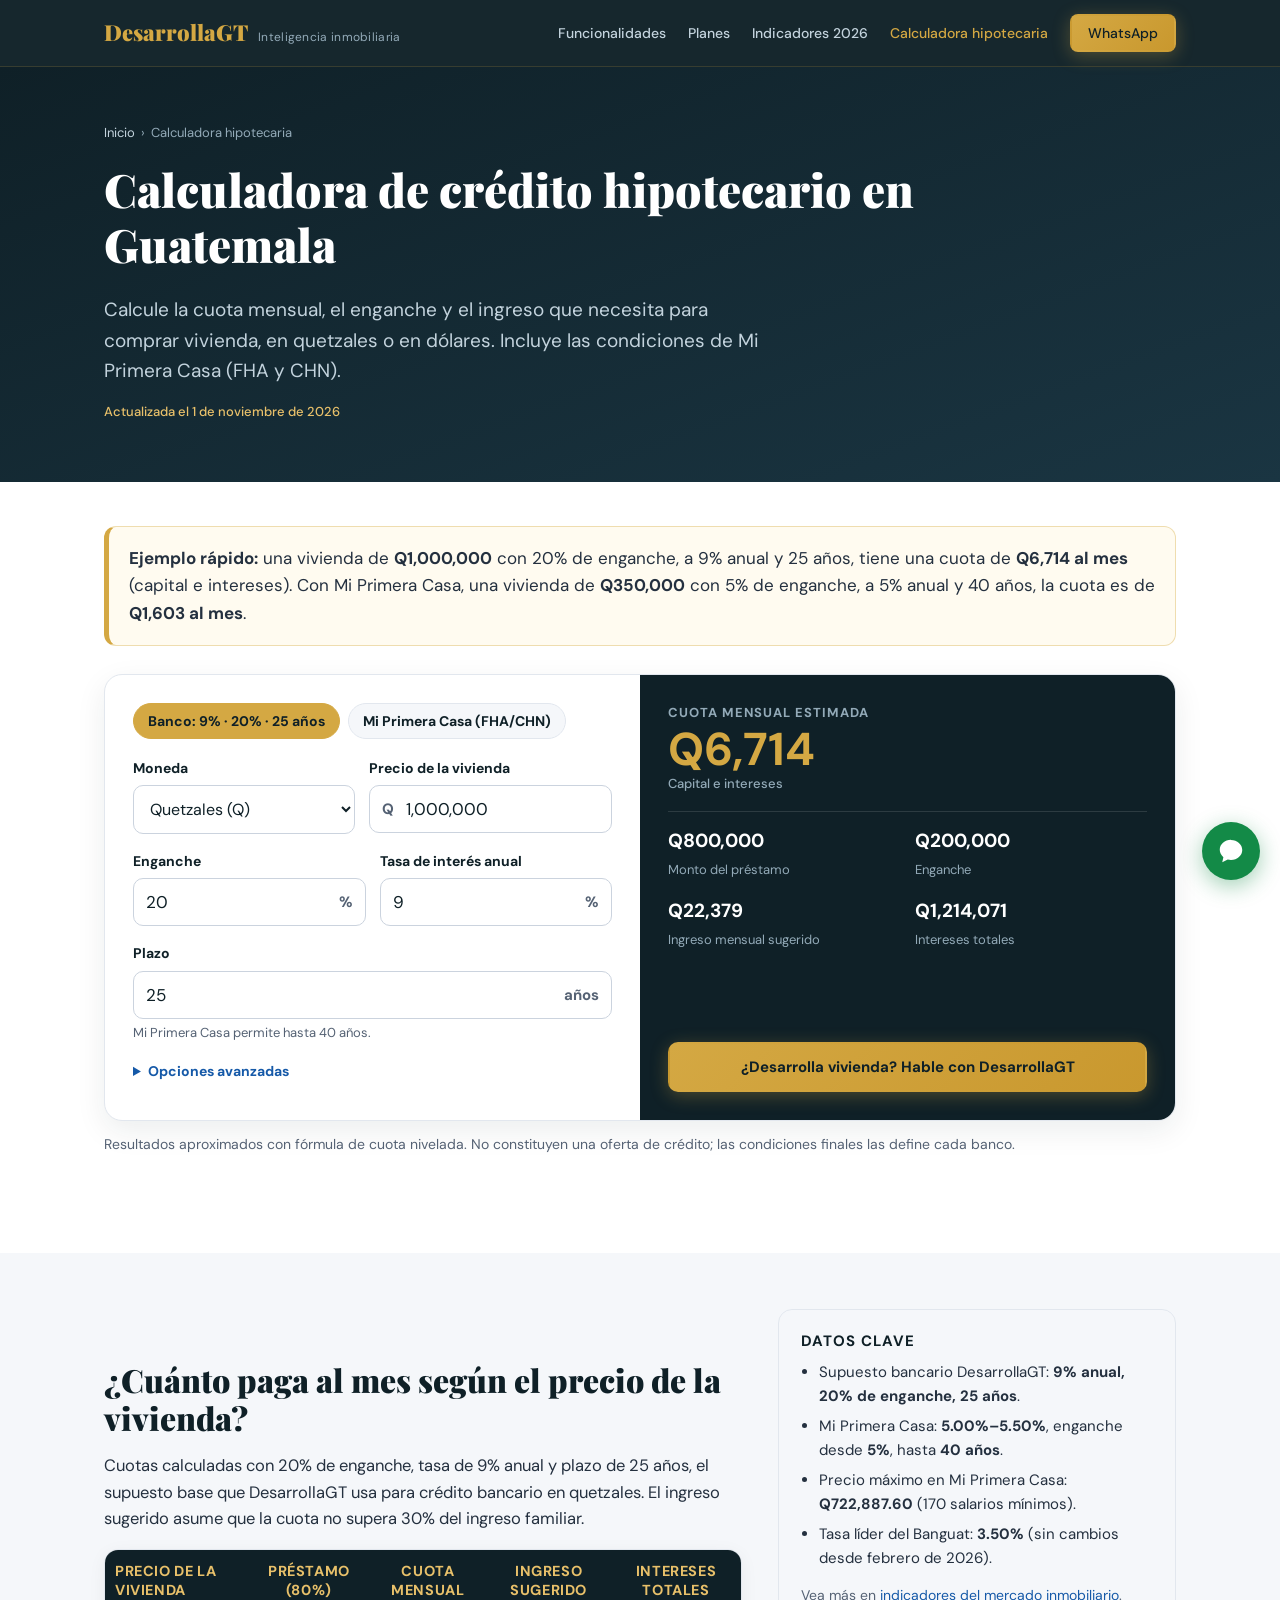
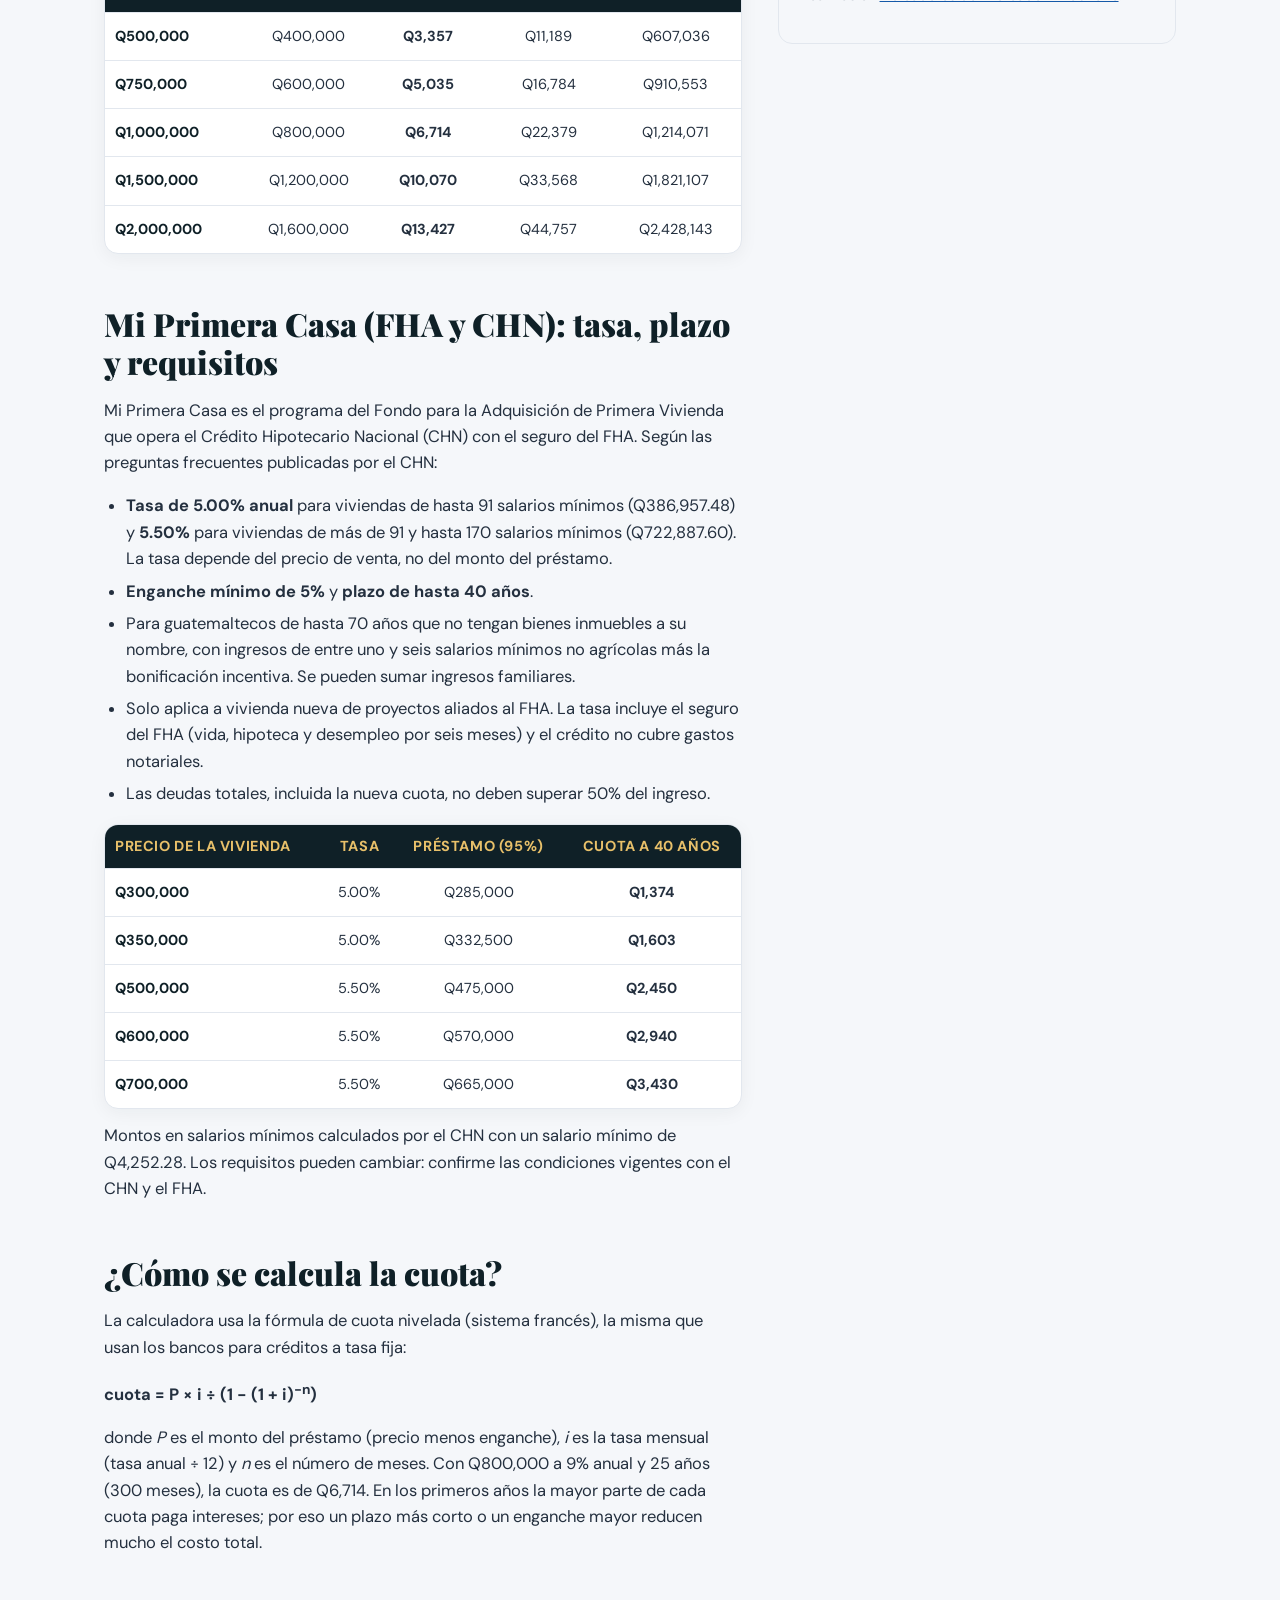
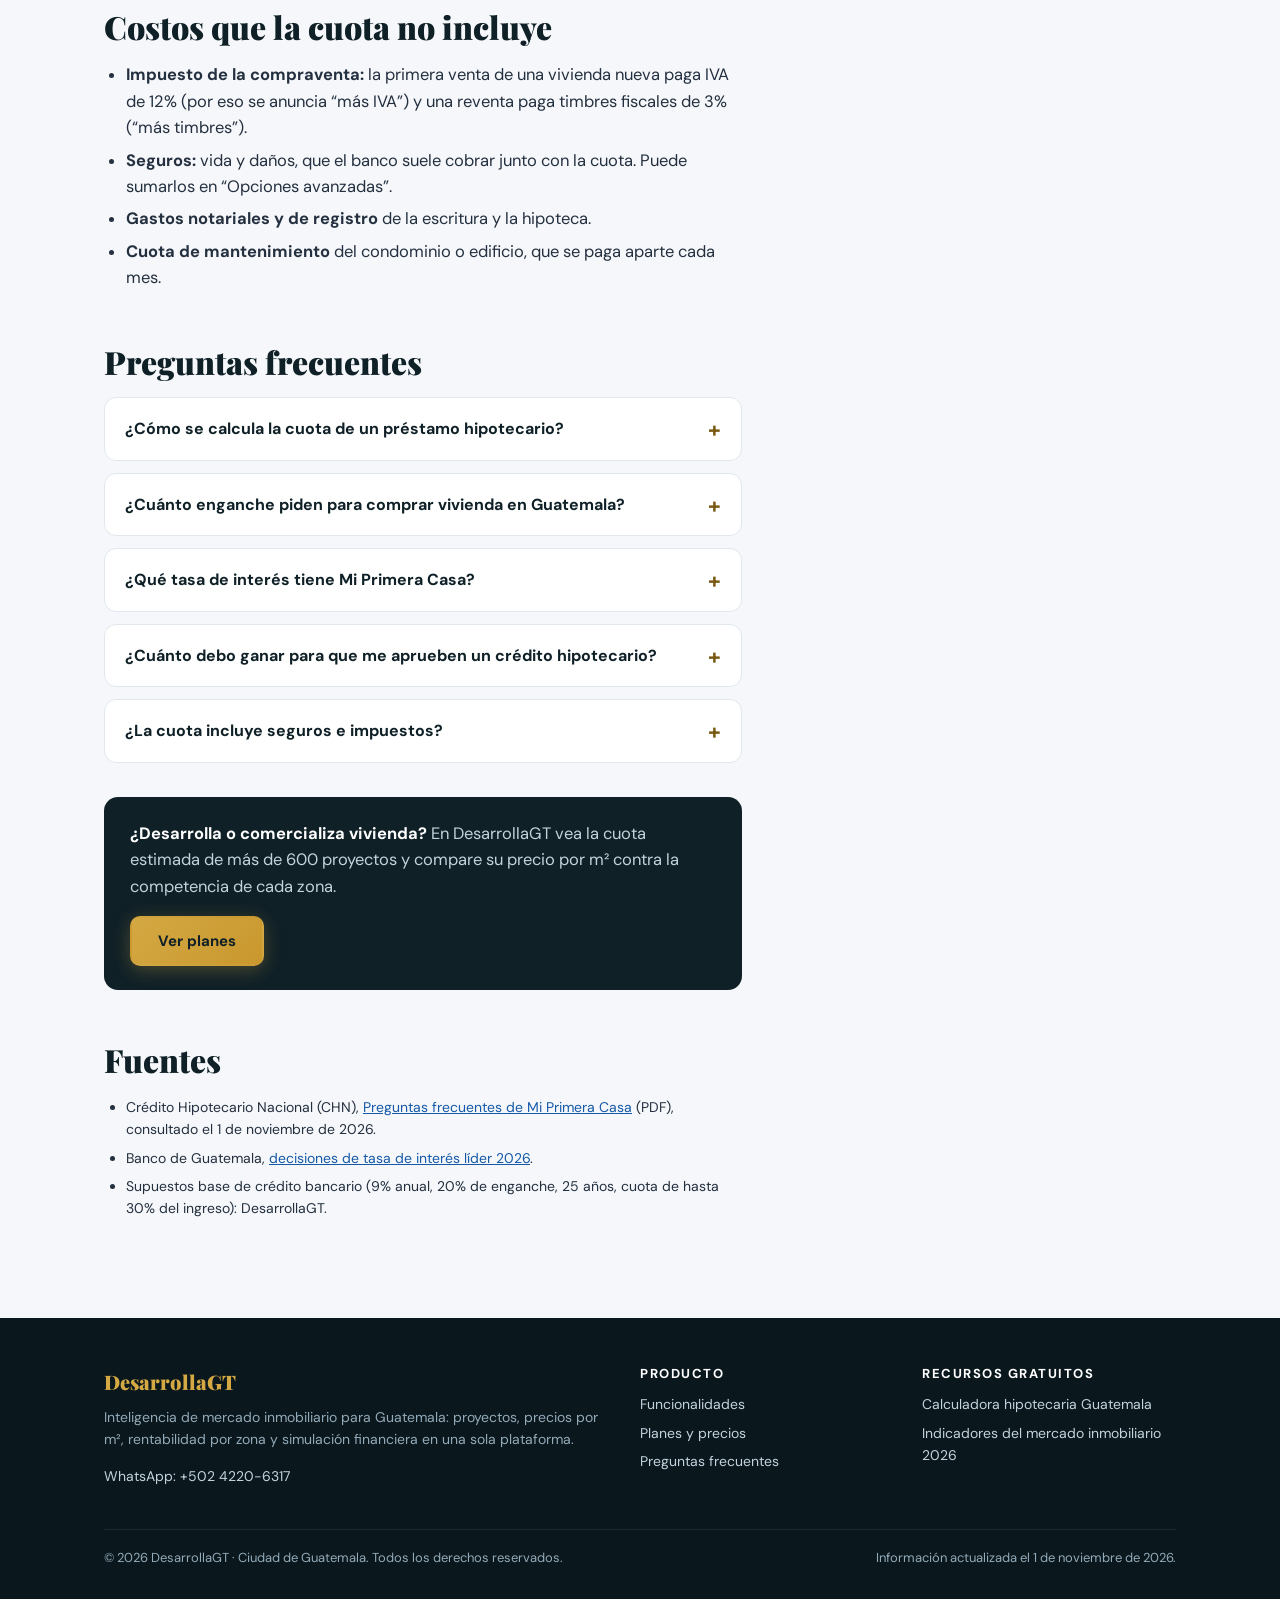
==== commit 85322e1c: "Correcciones de la revisión: textos, datos y accesibilidad - Tabla comparativa más precisa: radar y " ====
--- a/calculadora-hipotecaria/index.html
+++ b/calculadora-hipotecaria/index.html
@@ -147,7 +147,7 @@
 <section aria-labelledby="titulo-calc" style="padding-top:44px">
   <div class="container">
     <div class="answer">
-      <p><strong>Ejemplo rápido:</strong> una vivienda de <strong>Q1,000,000</strong> con 20% de enganche, a 9% anual y 25 años, tiene una cuota de <strong>Q6,714 al mes</strong> (capital e intereses). Con Mi Primera Casa, una vivienda de <strong>Q350,000</strong> con 5% de enganche, a 5% anual y 40 años, paga <strong>Q1,603 al mes</strong>.</p>
+      <p><strong>Ejemplo rápido:</strong> una vivienda de <strong>Q1,000,000</strong> con 20% de enganche, a 9% anual y 25 años, tiene una cuota de <strong>Q6,714 al mes</strong> (capital e intereses). Con Mi Primera Casa, una vivienda de <strong>Q350,000</strong> con 5% de enganche, a 5% anual y 40 años, la cuota es de <strong>Q1,603 al mes</strong>.</p>
     </div>
 
     <h2 class="sr-only" id="titulo-calc">Calcule su cuota</h2>
@@ -200,7 +200,7 @@
             </div>
           </div>
         </details>
-        <button type="submit" class="sr-only">Calcular cuota</button>
+        <button type="submit" class="sr-only" tabindex="-1">Calcular cuota</button>
         <noscript><p class="note">Active JavaScript para usar la calculadora. Abajo encontrará tablas con cuotas ya calculadas.</p></noscript>
       </form>
 
@@ -247,7 +247,7 @@
       <ul>
         <li><strong>Tasa de 5.00% anual</strong> para viviendas de hasta 91 salarios mínimos (Q386,957.48) y <strong>5.50%</strong> para viviendas de más de 91 y hasta 170 salarios mínimos (Q722,887.60). La tasa depende del precio de venta, no del monto del préstamo.</li>
         <li><strong>Enganche mínimo de 5%</strong> y <strong>plazo de hasta 40 años</strong>.</li>
-        <li>Para guatemaltecos sin vivienda propia, de hasta 70 años, con ingresos de hasta seis salarios mínimos no agrícolas más la bonificación incentiva. Se pueden sumar ingresos familiares.</li>
+        <li>Para guatemaltecos de hasta 70 años que no tengan bienes inmuebles a su nombre, con ingresos de entre uno y seis salarios mínimos no agrícolas más la bonificación incentiva. Se pueden sumar ingresos familiares.</li>
         <li>Solo aplica a vivienda nueva de proyectos aliados al FHA. La tasa incluye el seguro del FHA (vida, hipoteca y desempleo por seis meses) y el crédito no cubre gastos notariales.</li>
         <li>Las deudas totales, incluida la nueva cuota, no deben superar 50% del ingreso.</li>
       </ul>
@@ -376,7 +376,11 @@
   var presetActivo = 'banco';
 
   function numero(v) {
-    var n = parseFloat(String(v).replace(/[^0-9.]/g, ''));
+    var t = String(v).replace(/[^0-9.,]/g, '');
+    // Acepta 1,000,000 y también 1.000.000 (puntos como separador de miles)
+    if (/^\d{1,3}(\.\d{3})+(,\d+)?$/.test(t)) { t = t.replace(/\./g, '').replace(',', '.'); }
+    else { t = t.replace(/,/g, ''); }
+    var n = parseFloat(t);
     return isFinite(n) ? n : 0;
   }
   function dinero(v) {
@@ -396,11 +400,17 @@
   }
   function calcular() {
     var precio = numero($('precio').value);
-    var eng = Math.min(Math.max(numero($('enganche').value), 0), 95);
+    var engIn = numero($('enganche').value), plazoIn = Math.round(numero($('plazo').value));
+    var eng = Math.min(Math.max(engIn, 0), 95);
     var tasa = Math.max(numero($('tasa').value), 0);
-    var anos = Math.min(Math.max(Math.round(numero($('plazo').value)), 1), 40);
+    var anos = Math.min(Math.max(plazoIn, 1), 40);
     var seguro = Math.max(numero($('seguro').value), 0);
     var rel = Math.min(Math.max(numero($('relacion').value), 1), 100);
+    var avisos = [];
+    if (precio <= 0) { avisos.push('Ingrese el precio de la vivienda.'); }
+    if (engIn > 95) { avisos.push('Se calculó con 95% de enganche, el máximo de la calculadora.'); }
+    if (plazoIn > 40) { avisos.push('Se calculó con 40 años, el plazo máximo de la calculadora.'); }
+    if (plazoIn < 1) { avisos.push('Se calculó con un plazo de 1 año.'); }
     var msg = '';
 
     if (presetActivo === 'mpc') {
@@ -408,9 +418,10 @@
       if (t === null) {
         msg = 'El precio supera el máximo de Mi Primera Casa (Q722,887.60). Se muestra el cálculo con 5.50% solo como referencia.';
         t = 5.5;
-      } else {
+      } else if (precio > 0) {
         msg = 'Mi Primera Casa: tasa de ' + t.toFixed(2) + '% por un precio ' + (t === 5 ? 'de hasta Q386,957.48.' : 'de más de Q386,957.48 y hasta Q722,887.60.');
       }
+      if (eng < 5) { avisos.push('Mi Primera Casa exige al menos 5% de enganche.'); }
       $('tasa').value = t;
       tasa = t;
     }
@@ -428,7 +439,7 @@
     $('r-enganche').textContent = dinero(precio - prestamo);
     $('r-ingreso').textContent = dinero(cuota / (rel / 100));
     $('r-intereses').textContent = dinero(cuotaBase * n - prestamo);
-    $('r-msg').textContent = msg;
+    $('r-msg').textContent = [msg].concat(avisos).filter(Boolean).join(' ');
   }
 
   document.querySelectorAll('.preset').forEach(function (b) {
@@ -464,6 +475,16 @@
   $('precio').addEventListener('blur', function () {
     var v = numero(this.value);
     this.value = v ? v.toLocaleString('en-US') : '';
+    calcular();
+  });
+  $('plazo').addEventListener('blur', function () {
+    var v = Math.round(numero(this.value));
+    this.value = Math.min(Math.max(v || 1, 1), 40);
+    calcular();
+  });
+  $('enganche').addEventListener('blur', function () {
+    this.value = Math.min(Math.max(numero(this.value), 0), 95);
+    calcular();
   });
 
   $('calc').addEventListener('submit', function (e) { e.preventDefault(); calcular(); });
--- a/assets/sitio.css
+++ b/assets/sitio.css
@@ -23,7 +23,7 @@
 }
 
 *,*::before,*::after{box-sizing:border-box}
-html{scroll-behavior:smooth;-webkit-text-size-adjust:100%}
+html{scroll-behavior:smooth;-webkit-text-size-adjust:100%;scroll-padding-top:84px}
 body{margin:0;font-family:var(--sans);font-size:16px;line-height:1.6;color:var(--text);background:var(--bg);overflow-x:hidden}
 img,svg{max-width:100%;display:block}
 a{color:var(--blue)}
@@ -351,3 +351,10 @@
 .chart-card details{margin-top:6px}
 .chart-card summary{cursor:pointer;font-size:14px;font-weight:700;color:var(--blue);padding:6px 0}
 .prose .eyebrow{color:var(--gold-ink);font-size:12px}
+@media (max-width:760px){
+  .tabla-movil{min-width:560px}
+  .tabla-movil thead th:first-child,.tabla-movil tbody th[scope="row"]{position:sticky;left:0;z-index:1}
+  .tabla-movil thead th:first-child{background:var(--dark)}
+  .tabla-movil tbody th[scope="row"]{background:#fff;min-width:130px;box-shadow:2px 0 0 var(--line)}
+}
+.prose .scroll-hint{font-size:13px;color:var(--muted)}
